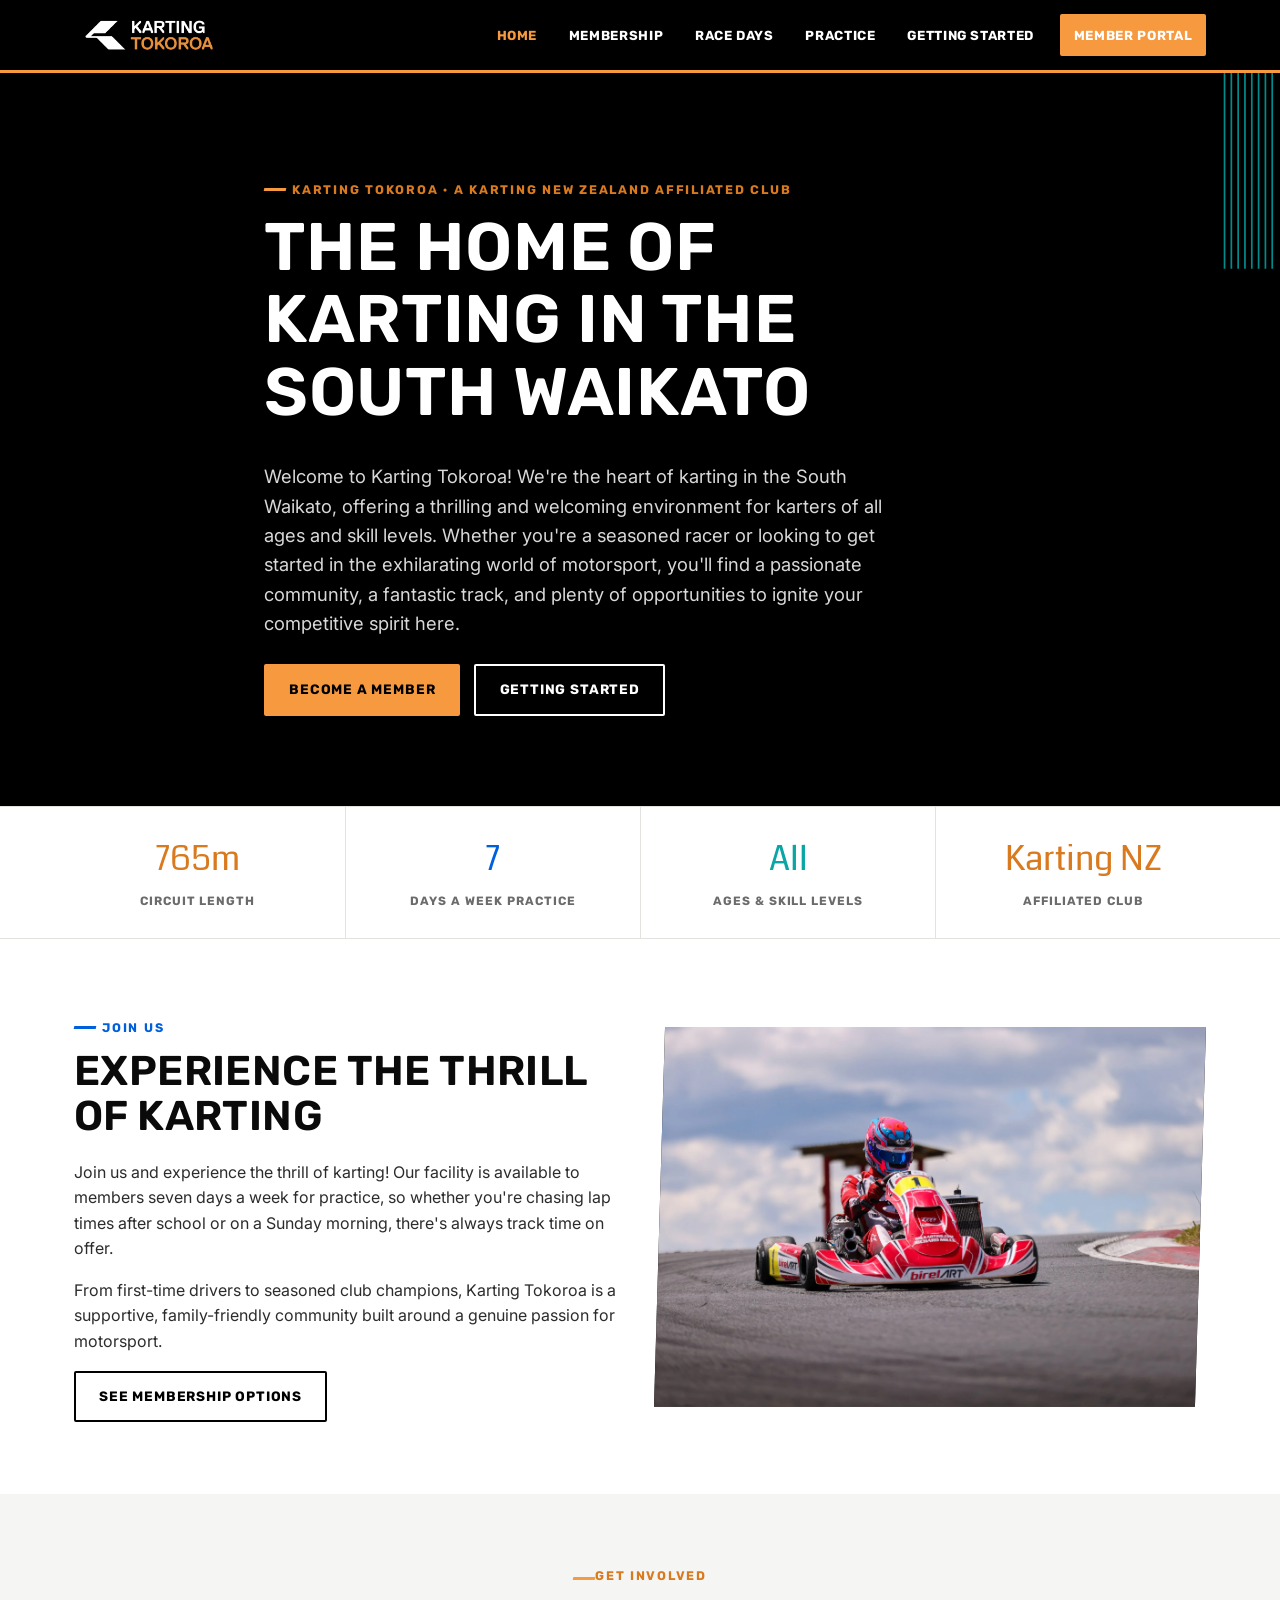
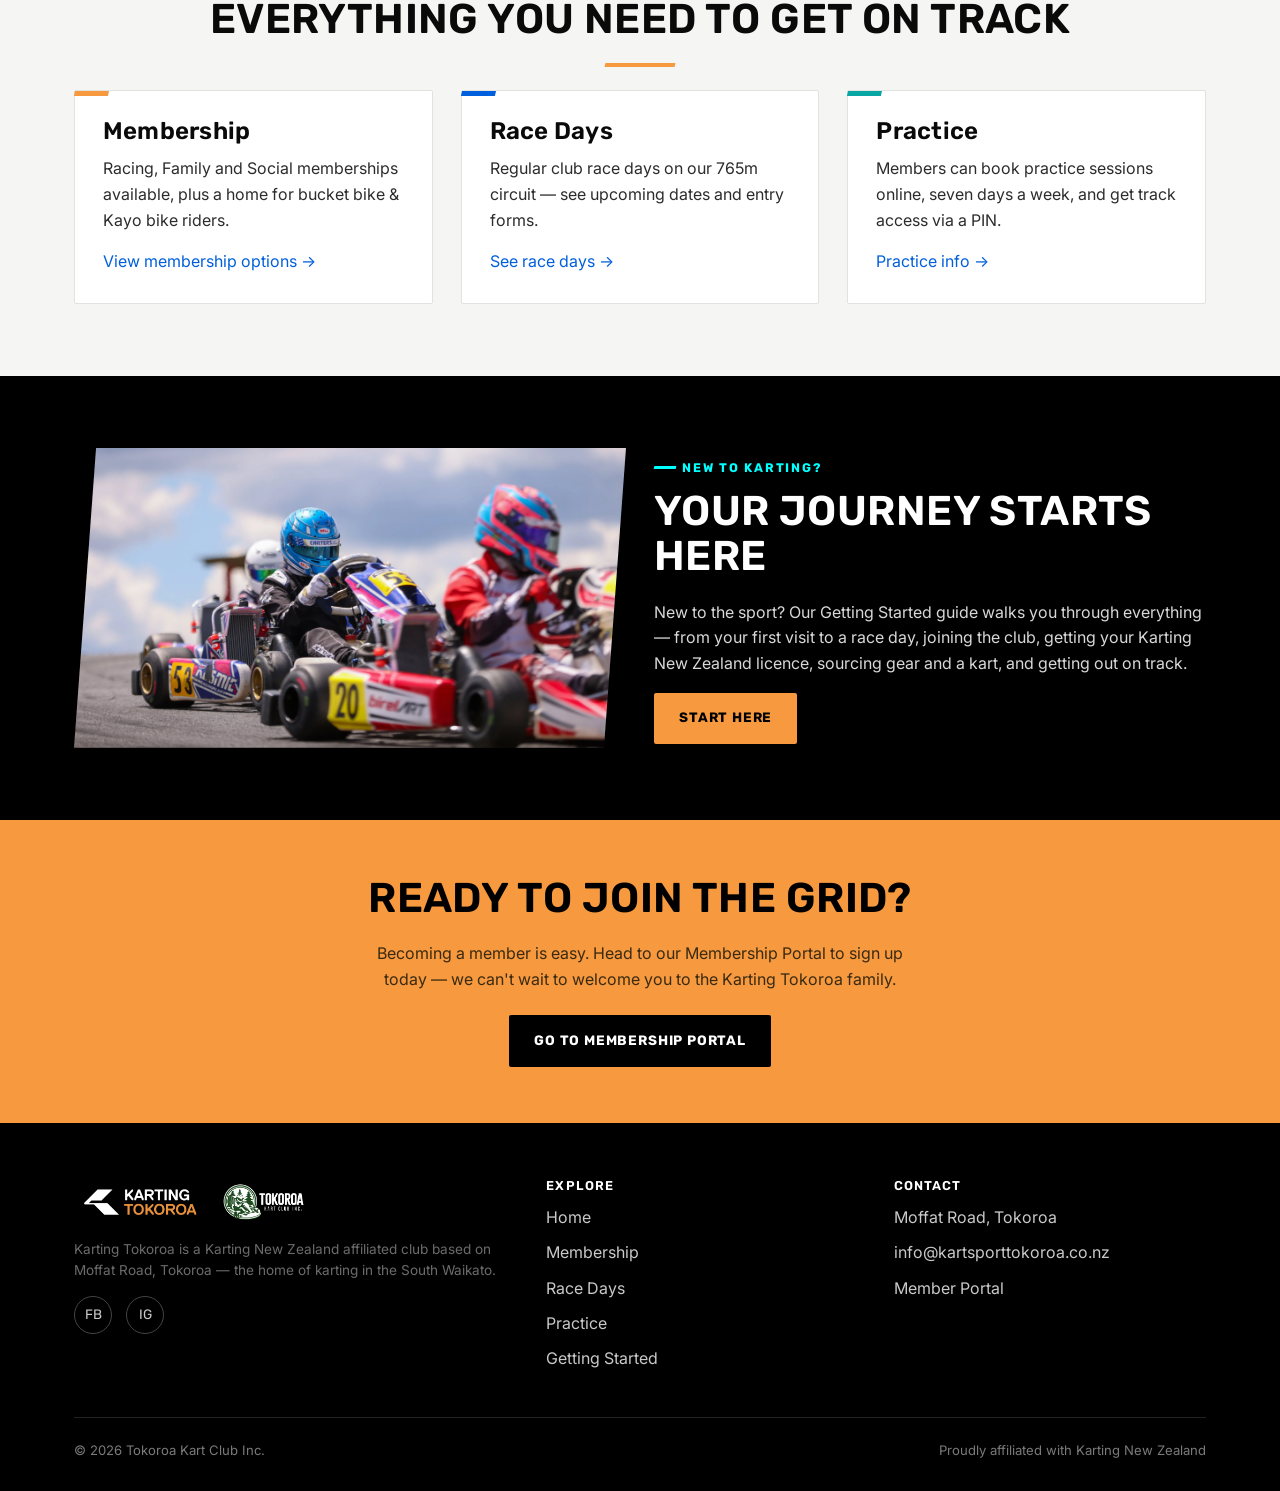
==== index.html @ 72901a81 "Update index.html" ====
<!DOCTYPE html>
<html lang="en">
<head>
<meta charset="UTF-8">
<meta name="viewport" content="width=device-width, initial-scale=1.0">
<title>Karting Tokoroa</title>
<meta name="description" content="Tokoroa Kart Club (KartSport Tokoroa) — a Karting New Zealand affiliated club offering practice 7 days a week and club racing on our 765m circuit in the South Waikato.">
<link rel="icon" type="image/png" sizes="32x32" href="assets/logo/favicon-32.png">
<link rel="icon" type="image/png" sizes="16x16" href="assets/logo/favicon-16.png">
<link rel="apple-touch-icon" href="assets/logo/apple-touch-icon.png">
<link rel="preconnect" href="https://fonts.googleapis.com">
<link rel="preconnect" href="https://fonts.gstatic.com" crossorigin>
<link href="https://fonts.googleapis.com/css2?family=Coda:wght@400;800&family=Rubik:wght@500;600;700;800&family=Inter:wght@400;500;600&display=swap" rel="stylesheet">
<link rel="stylesheet" href="css/style.css">
</head>
<body>

<header class="site-header">
  <div class="wrap">
    <a href="index.html" class="brand-logo"><img src="assets/logo/logo-white-colour.png" alt="Tokoroa Kart Club logo"></a>
    <button class="nav-toggle" aria-label="Toggle menu" aria-expanded="false"><span></span></button>
    <nav class="main-nav">
      <a href="index.html" class="is-active">Home</a>
      <a href="membership.html">Membership</a>
      <a href="race-days.html">Race Days</a>
      <a href="practice.html">Practice</a>
      <a href="getting-started.html">Getting Started</a>
      <a href="https://members.kartsporttokoroa.co.nz/" class="btn btn-primary nav-cta" target="_blank" rel="noopener">Member Portal</a>
    </nav>
  </div>
</header>

<main>

  <section class="hero">
    <div class="lines-graphic aqua lines-hero" aria-hidden="true">
      <svg viewBox="-5 -5 250 270" fill="none" stroke="currentColor" stroke-width="2">
        <path d="M0 0 L0 260"/>
        <path d="M8 0 L8 260"/>
        <path d="M16 0 L16 260"/>
        <path d="M24 0 L24 260"/>
        <path d="M32 0 L32 260"/>
        <path d="M40 0 L40 260"/>
        <path d="M48 0 L48 260"/>
        <path d="M56 0 L56 260"/>
      </svg>
    </div>
    <div class="wrap">
      <p class="eyebrow">Karting Tokoroa &middot; A Karting New Zealand Affiliated Club</p>
      <h1>The Home of Karting in the South&nbsp;Waikato</h1>
      <p class="lead">Welcome to Karting Tokoroa! We're the heart of karting in the South Waikato, offering a thrilling and welcoming environment for karters of all ages and skill levels. Whether you're a seasoned racer or looking to get started in the exhilarating world of motorsport, you'll find a passionate community, a fantastic track, and plenty of opportunities to ignite your competitive spirit here.</p>
      <div class="hero-actions">
        <a href="membership.html" class="btn btn-primary">Become a Member</a>
        <a href="getting-started.html" class="btn btn-outline">Getting Started</a>
      </div>
    </div>
  </section>

  <div class="stats">
    <div class="wrap" style="display:flex;flex:1;padding:0;">
      <div class="stat"><span class="num">765m</span><span class="label">Circuit Length</span></div>
      <div class="stat"><span class="num">7</span><span class="label">Days a Week Practice</span></div>
      <div class="stat"><span class="num">All</span><span class="label">Ages &amp; Skill Levels</span></div>
      <div class="stat"><span class="num">Karting NZ</span><span class="label">Affiliated Club</span></div>
    </div>
  </div>

  <section>
    <div class="wrap grid grid-2" style="align-items:center;">
      <div>
        <p class="eyebrow cobalt">Join Us</p>
        <h2>Experience the Thrill of Karting</h2>
        <p>Join us and experience the thrill of karting! Our facility is available to members seven days a week for practice, so whether you're chasing lap times after school or on a Sunday morning, there's always track time on offer.</p>
        <p>From first-time drivers to seasoned club champions, Karting Tokoroa is a supportive, family-friendly community built around a genuine passion for motorsport.</p>
        <a href="membership.html" class="btn btn-outline-dark">See Membership Options</a>
      </div>
      <div class="img-box wide has-photo">
        <img src="assets/photos/track-action-1.webp" alt="A red BirelART kart cornering hard on the Tokoroa circuit during a club race day.">
      </div>
    </div>
  </section>

  <section class="section-alt">
    <div class="wrap">
      <p class="eyebrow text-center" style="display:block;text-align:center;">Get Involved</p>
      <h2 class="text-center">Everything You Need to Get On Track</h2>
      <div class="divider-line"></div>
      <div class="grid grid-3">
        <div class="card">
          <h3>Membership</h3>
          <p>Racing, Family and Social memberships available, plus a home for bucket bike &amp; Kayo bike riders.</p>
          <a href="membership.html">View membership options &rarr;</a>
        </div>
        <div class="card">
          <h3>Race Days</h3>
          <p>Regular club race days on our 765m circuit — see upcoming dates and entry forms.</p>
          <a href="race-days.html">See race days &rarr;</a>
        </div>
        <div class="card">
          <h3>Practice</h3>
          <p>Members can book practice sessions online, seven days a week, and get track access via a PIN.</p>
          <a href="practice.html">Practice info &rarr;</a>
        </div>
      </div>
    </div>
  </section>

  <section class="section-dark">
    <div class="wrap grid grid-2" style="align-items:center;">
      <div class="img-box medium has-photo">
        <img src="assets/photos/track-action-2.webp" alt="A pack of karts running nose-to-tail through a corner, led by a driver in a blue helmet.">
      </div>
      <div>
        <p class="eyebrow aqua">New to Karting?</p>
        <h2>Your Journey Starts Here</h2>
        <p>New to the sport? Our Getting Started guide walks you through everything — from your first visit to a race day, joining the club, getting your Karting New Zealand licence, sourcing gear and a kart, and getting out on track.</p>
        <a href="getting-started.html" class="btn btn-primary">Start Here</a>
      </div>
    </div>
  </section>

  <section class="cta-band">
    <div class="wrap">
      <h2>Ready to Join the Grid?</h2>
      <p>Becoming a member is easy. Head to our Membership Portal to sign up today — we can't wait to welcome you to the Karting Tokoroa family.</p>
      <a href="https://members.kartsporttokoroa.co.nz/" class="btn btn-dark" target="_blank" rel="noopener">Go to Membership Portal</a>
    </div>
  </section>

</main>

<footer class="site-footer">
  <div class="wrap">
    <div class="footer-grid">
      <div>
        <a href="index.html" class="brand-logo">
          <img src="assets/logo/logo-white-colour.png" alt="Tokoroa Kart Club logo">
          <img src="assets/logo/tokoroa-kart-club-inc-logo.png" alt="Tokoroa Kart Club Inc. crest logo" class="club-inc-logo">
        </a>
        <p class="small">Karting Tokoroa is a Karting New Zealand affiliated club based on Moffat Road, Tokoroa — the home of karting in the South Waikato.</p>
        <div class="social-row">
          <a href="https://www.facebook.com/profile.php?id=100057629170477" target="_blank" rel="noopener" aria-label="Facebook">FB</a>
          <a href="https://instagram.com/kartsporttokoroa" target="_blank" rel="noopener" aria-label="Instagram">IG</a>
        </div>
      </div>
      <div>
        <h4>Explore</h4>
        <ul class="footer-links">
          <li><a href="index.html">Home</a></li>
          <li><a href="membership.html">Membership</a></li>
          <li><a href="race-days.html">Race Days</a></li>
          <li><a href="practice.html">Practice</a></li>
          <li><a href="getting-started.html">Getting Started</a></li>
        </ul>
      </div>
      <div>
        <h4>Contact</h4>
        <ul class="footer-links">
          <li>Moffat Road, Tokoroa</li>
          <li><a href="mailto:info@kartsporttokoroa.co.nz">info@kartsporttokoroa.co.nz</a></li>
          <li><a href="https://members.kartsporttokoroa.co.nz/" target="_blank" rel="noopener">Member Portal</a></li>
        </ul>
      </div>
    </div>
    <div class="footer-bottom">
      <span>&copy; <span id="year">2026</span> Tokoroa Kart Club Inc.</span>
      <span>Proudly affiliated with Karting New Zealand</span>
    </div>
  </div>
</footer>

<script src="js/main.js"></script>
</body>
</html>
---- css/style.css ----
/* ==========================================================================
   Tokoroa Kart Club — Design System
   Built on the Karting New Zealand brand guidelines (v1.0, June 2026)
   Typefaces: Coda (display, replacing Coanda) / Rubik (bold, replacing
   Replica Pro Bold) / Inter (body & light weights, replacing Replica Pro)
   Colours: Black / White / Cobalt Blue / Aqua (KNZ brand) + club Orange
   ========================================================================== */

:root{
  --c-black:#0a0a0a;
  --c-black-true:#000000;
  --c-white:#ffffff;
  --c-off-white:#f5f5f3;
  --c-cobalt:#005fdc;
  --c-aqua:#00ffff;
  --c-orange:#f6993f;
  --c-orange-dark:#d97a1f;
  --c-grey:#6b6b6b;
  --c-grey-line:#e4e2de;

  --font-display:'Coda', 'Rubik', sans-serif;   /* Headlines — replaces Coanda */
  --font-bold:'Rubik', sans-serif;               /* Bold copy / UI — replaces Replica Pro Bold */
  --font-body:'Inter', sans-serif;               /* Body / light copy — replaces Replica Pro Light/Regular */

  --container-max:1180px;
  --skew-angle:-12deg;
  --radius:2px;
}

*{ box-sizing:border-box; }
html{ scroll-behavior:smooth; }
body{
  margin:0;
  font-family:var(--font-body);
  font-weight:400;
  color:var(--c-black);
  background:var(--c-white);
  line-height:1.6;
  -webkit-font-smoothing:antialiased;
}

h1,h2,h3,h4{
  font-family:'Rubik', sans-serif;
  font-weight:600;
  line-height:1.08;
  margin:0 0 .5em;
  letter-spacing:.01em;
  text-transform:uppercase;
}
h1{ font-size:clamp(2.4rem, 5.5vw, 4.2rem); }
h2{ font-size:clamp(1.7rem, 3.4vw, 2.6rem); }
h3{ font-size:clamp(1.2rem, 2vw, 1.5rem); text-transform:none; }
h4{ font-size:1.05rem; text-transform:none; letter-spacing:0; }

p{ margin:0 0 1em; color:#2c2c2c; }
a{ color:var(--c-cobalt); text-decoration:none; }
a:hover{ text-decoration:underline; }

strong, b{ font-family:var(--font-bold); font-weight:700; }

ul, ol{ padding-left:1.3em; margin:0 0 1.2em; }
li{ margin-bottom:.5em; color:#2c2c2c; }

img{ max-width:100%; display:block; }

.wrap{
  max-width:var(--container-max);
  margin:0 auto;
  padding:0 24px;
}

.eyebrow{
  font-family:var(--font-bold);
  font-weight:700;
  text-transform:uppercase;
  letter-spacing:.14em;
  font-size:.78rem;
  color:var(--c-orange-dark);
  display:inline-flex;
  align-items:center;
  gap:.5em;
  margin-bottom:.9em;
}
.eyebrow::before{
  content:'';
  width:22px; height:3px;
  background:var(--c-orange);
  display:inline-block;
  transform:skewX(var(--skew-angle));
}
.eyebrow.cobalt{ color:var(--c-cobalt); }
.eyebrow.cobalt::before{ background:var(--c-cobalt); }
.eyebrow.aqua{ color:#0aa5a5; } /* darkened aqua for AA contrast on white */
.eyebrow.aqua::before{ background:var(--c-aqua); }
.section-dark .eyebrow.aqua{ color:var(--c-aqua); }

/* ---------- Buttons ---------- */
.btn{
  display:inline-flex;
  align-items:center;
  gap:.5em;
  font-family:var(--font-bold);
  font-weight:700;
  text-transform:uppercase;
  letter-spacing:.06em;
  font-size:.85rem;
  padding:.95em 1.7em;
  border:2px solid transparent;
  border-radius:var(--radius);
  cursor:pointer;
  transition:transform .15s ease, background .15s ease, color .15s ease, border-color .15s ease;
  text-decoration:none;
  white-space:nowrap;
}
.btn:hover{ text-decoration:none; transform:translateY(-2px); }
.btn-primary{ background:var(--c-orange); color:var(--c-black-true); }
.btn-primary:hover{ background:var(--c-orange-dark); color:var(--c-white); }
.btn-dark{ background:var(--c-black-true); color:var(--c-white); }
.btn-dark:hover{ background:var(--c-orange); color:var(--c-black-true); }
.btn-outline{ background:transparent; color:var(--c-white); border-color:var(--c-white); }
.btn-outline:hover{ background:var(--c-white); color:var(--c-black-true); }
.btn-outline-dark{ background:transparent; color:var(--c-black-true); border-color:var(--c-black-true); }
.btn-outline-dark:hover{ background:var(--c-black-true); color:var(--c-white); }

/* ---------- Header / Nav ---------- */
.site-header{
  position:sticky; top:0; z-index:100;
  background:var(--c-black-true);
  border-bottom:3px solid var(--c-orange);
}
.site-header .wrap{
  display:flex;
  align-items:center;
  justify-content:space-between;
  padding-top:14px;
  padding-bottom:14px;
}
.brand-logo img{ height:34px; width:auto; }
.brand-logo{ display:flex; align-items:center; }

.main-nav{ display:flex; align-items:center; gap:8px; }
.main-nav a{
  font-family:var(--font-bold);
  font-weight:700;
  text-transform:uppercase;
  letter-spacing:.05em;
  font-size:.82rem;
  color:var(--c-white);
  padding:.65em .9em;
  border-radius:var(--radius);
  transition:color .15s ease, background .15s ease;
}
.main-nav a:hover{ color:var(--c-black-true); background:var(--c-orange); text-decoration:none; }
.main-nav a.is-active{ color:var(--c-orange); }
.main-nav a.is-active:hover{ color:var(--c-black-true); }

.nav-cta{ margin-left:6px; }

.nav-toggle{
  display:none;
  background:none; border:2px solid var(--c-white); border-radius:var(--radius);
  width:42px; height:38px; cursor:pointer; position:relative;
}
.nav-toggle span, .nav-toggle span::before, .nav-toggle span::after{
  content:''; position:absolute; left:9px; right:9px; height:2px; background:var(--c-white);
}
.nav-toggle span{ top:50%; transform:translateY(-1px); }
.nav-toggle span::before{ top:-8px; }
.nav-toggle span::after{ top:8px; }

@media (max-width:860px){
  .nav-toggle{ display:inline-block; }
  .main-nav{
    position:absolute; top:100%; left:0; right:0;
    background:var(--c-black-true);
    flex-direction:column; align-items:stretch;
    padding:10px 24px 20px;
    border-bottom:3px solid var(--c-orange);
    display:none;
  }
  .main-nav.is-open{ display:flex; }
  .main-nav a{ padding:.9em .2em; border-bottom:1px solid rgba(255,255,255,.1); }
  .nav-cta{ margin-left:0; margin-top:10px; }
  .site-header{ position:relative; }
}

/* ---------- Hero ---------- */
.hero{
  position:relative;
  background:var(--c-black-true);
  color:var(--c-white);
  overflow:hidden;
  padding:100px 0 90px;
}
.hero .wrap{ position:relative; z-index:1; max-width:800px; }
.hero p.lead{ color:#d8d8d8; font-size:1.15rem; max-width:640px; }
.hero-actions{ display:flex; gap:14px; flex-wrap:wrap; margin-top:1.6em; }

.hero-sub{ padding:64px 0; background:var(--c-black-true); color:var(--c-white); position:relative; overflow:hidden; }
.hero-sub h1{ font-size:clamp(2rem,4.4vw,3.2rem); color:var(--c-white); }
.hero-sub p{ color:var(--c-white); }
.hero-sub p.lead{ color:#d8d8d8; font-size:1.15rem; max-width:640px; }
.hero-sub .wrap{ position:relative; z-index:1; }

/* ---------- KNZ "Lines" graphic device ----------
   Nested parallel strokes that bend around a corner — derived from the
   wordmark geometry, evoking the racing line through a circuit. Colour is
   set via the wrapping element's `color` (SVG uses stroke="currentColor"),
   and orientation via transforms on .lines-graphic. Decorative only. */
.lines-graphic{
  position:absolute;
  pointer-events:none;
  z-index:0;
  line-height:0;
}
.lines-graphic svg{ display:block; width:100%; height:100%; overflow:visible; }
.lines-graphic.orange{ color:var(--c-orange); }
.lines-graphic.cobalt{ color:var(--c-cobalt); }
.lines-graphic.aqua{ color:var(--c-aqua); }

.lines-hero,
.lines-hero-sub{
  top:-30px; right:-20px;
  width:260px; height:230px;
  opacity:.55;
  transform:scaleX(-1);
}
@media (max-width:760px){
  .lines-hero,
  .lines-hero-sub{ width:170px; height:150px; opacity:.4; }
}

/* Lines graphic bridging an image container and a headline, per KNZ
   "Lines in use" application example. Sits on top of the boundary between
   the two grid items. */
.lines-bridge-wrap{ position:relative; }
.lines-bridge{
  width:150px; height:150px;
  opacity:.9;
}
.lines-bridge.pos-tl{ top:-10px; left:-10px; }
.lines-bridge.pos-tr{ top:-10px; right:-10px; transform:scaleX(-1); }
@media (max-width:760px){ .lines-bridge{ display:none; } }

/* ---------- Sections ---------- */
section{ padding:72px 0; }
.section-alt{ background:var(--c-off-white); }
.section-dark{ background:var(--c-black-true); color:var(--c-white); }
.section-dark p{ color:#d8d8d8; }
.section-dark h2, .section-dark h3{ color:var(--c-white); }

.grid{ display:grid; gap:28px; }
.grid-2{ grid-template-columns:repeat(2,1fr); }
.grid-3{ grid-template-columns:repeat(3,1fr); }
.grid-4{ grid-template-columns:repeat(4,1fr); }
@media (max-width:900px){ .grid-3,.grid-4{ grid-template-columns:repeat(2,1fr); } }
@media (max-width:600px){ .grid-2,.grid-3,.grid-4{ grid-template-columns:1fr; } }

.card{
  background:var(--c-white);
  border:1px solid var(--c-grey-line);
  border-radius:var(--radius);
  padding:28px;
  position:relative;
}
.card::before{
  content:'';
  position:absolute; top:0; left:0; width:34px; height:5px;
  background:var(--c-orange);
  transform:skewX(var(--skew-angle));
  transform-origin:left top;
}
.section-dark .card{ background:#151515; border-color:#2a2a2a; }

/* Rotate the KNZ secondary colours through repeating card grids so orange,
   cobalt and aqua all get airtime alongside the club colour. */
.grid .card:nth-of-type(3n+2)::before{ background:var(--c-cobalt); }
.grid .card:nth-of-type(3n+3)::before{ background:#0aa5a5; }
.section-dark .grid .card:nth-of-type(3n+3)::before{ background:var(--c-aqua); }

.card-list{ list-style:none; padding:0; margin:0; }
.card-list li{
  display:flex; gap:12px; align-items:flex-start;
  padding:14px 0;
  border-bottom:1px solid var(--c-grey-line);
}
.card-list li:last-child{ border-bottom:none; }
.card-list li::before{
  content:''; flex:0 0 auto; width:10px; height:10px; margin-top:.4em;
  background:var(--c-orange); transform:skewX(var(--skew-angle));
}
.card-list li:nth-of-type(3n+2)::before{ background:var(--c-cobalt); }
.card-list li:nth-of-type(3n+3)::before{ background:#0aa5a5; }

/* ---------- Image containers (KNZ "Image Containers" system) ---------- */
.img-box{
  position:relative;
  background:#151515;
  color:#8a8a8a;
  display:flex; align-items:center; justify-content:center;
  text-align:center;
  font-family:var(--font-bold); font-weight:700;
  text-transform:uppercase; letter-spacing:.06em; font-size:.85rem;
  min-height:220px;
  border:1px dashed #444;
  overflow:hidden;
}
.img-box span{ padding:0 10px; }
.img-box img{ width:100%; height:100%; object-fit:cover; position:absolute; inset:0; z-index:0; }
.img-box.has-photo{ border:none; }
.img-box.thin{ clip-path:polygon(6% 0, 100% 0, 94% 100%, 0 100%); min-height:180px; }
.img-box.medium{ clip-path:polygon(4% 0, 100% 0, 96% 100%, 0 100%); min-height:300px; }
.img-box.wide{ clip-path:polygon(2% 0, 100% 0, 98% 100%, 0 100%); min-height:380px; }

/* ---------- Stats strip ---------- */
.stats{ display:flex; flex-wrap:wrap; gap:0; border-top:1px solid var(--c-grey-line); border-bottom:1px solid var(--c-grey-line); }
.stats .stat{ flex:1 1 200px; padding:26px 10px; text-align:center; border-left:1px solid var(--c-grey-line); }
.stats .stat:first-child{ border-left:none; }
.stat .num{ font-family:var(--font-display); font-size:2.1rem; color:var(--c-orange-dark); display:block; }
.stat .label{ font-family:var(--font-bold); font-weight:700; text-transform:uppercase; font-size:.75rem; letter-spacing:.08em; color:var(--c-grey); }
.stat:nth-of-type(2) .num{ color:var(--c-cobalt); }
.stat:nth-of-type(3) .num{ color:#0aa5a5; }
.stat:nth-of-type(4) .num{ color:var(--c-orange-dark); }

/* ---------- Tables ---------- */
table{ width:100%; border-collapse:collapse; margin:1em 0 1.6em; }
th, td{ text-align:left; padding:14px 16px; border-bottom:1px solid var(--c-grey-line); }
th{ font-family:var(--font-bold); text-transform:uppercase; font-size:.75rem; letter-spacing:.06em; color:var(--c-grey); }
.section-dark th, .section-dark td{ border-bottom:1px solid #2a2a2a; }
.section-dark th{ color:#9a9a9a; }

.price{ font-family:var(--font-display); font-size:1.4rem; color:var(--c-orange-dark); }

/* ---------- Notice / callout ---------- */
.notice{
  border-left:4px solid var(--c-orange);
  background:#fff6ec;
  padding:18px 22px;
  margin:1.4em 0;
  border-radius:var(--radius);
}
.notice p:last-child{ margin-bottom:0; }
.notice.info{ border-left-color:var(--c-cobalt); background:#eef4ff; }
.notice.aqua{ border-left-color:#0aa5a5; background:#e9fbfb; }

/* ---------- Timeline (Getting Started steps) ---------- */
.steps{ list-style:none; margin:0; padding:0; counter-reset:step; }
.step{
  position:relative;
  padding:0 0 40px 64px;
  border-left:2px solid var(--c-grey-line);
  margin-left:20px;
}
.step:last-child{ border-left-color:transparent; padding-bottom:0; }
.step::before{
  counter-increment:step;
  content:counter(step);
  position:absolute; left:-20px; top:0;
  width:40px; height:40px;
  background:var(--c-orange);
  color:var(--c-black-true);
  font-family:var(--font-display);
  font-size:1.1rem;
  display:flex; align-items:center; justify-content:center;
  clip-path:polygon(15% 0, 100% 0, 85% 100%, 0 100%);
}
.step h3{ margin-bottom:.4em; }
.step:nth-of-type(3n+2)::before{ background:var(--c-cobalt); color:var(--c-white); }
.step:nth-of-type(3n+3)::before{ background:#0aa5a5; color:var(--c-white); }

/* ---------- Race day list ---------- */
.race-list{ list-style:none; padding:0; margin:0; }
.race-list li{
  display:flex; align-items:center; justify-content:space-between;
  padding:14px 18px;
  border-bottom:1px solid var(--c-grey-line);
  font-family:var(--font-bold); font-weight:700;
}
.race-list li.past{ color:#a8a8a8; text-decoration:line-through; }
.race-list li.next{ background:#fff6ec; border-left:4px solid var(--c-orange); padding-left:14px; }
.tag{
  font-family:var(--font-body); font-weight:600; text-transform:uppercase; font-size:.7rem;
  letter-spacing:.06em; background:var(--c-orange); color:var(--c-black-true);
  padding:.3em .7em; border-radius:2px;
}
.tag.cobalt{ background:var(--c-cobalt); color:var(--c-white); }
.tag.aqua{ background:var(--c-aqua); color:var(--c-black-true); }

.calendar-embed{
  border:2px dashed var(--c-grey-line);
  background:var(--c-off-white);
  padding:40px 24px;
  text-align:center;
  color:var(--c-grey);
  font-family:var(--font-bold);
  text-transform:uppercase;
  letter-spacing:.04em;
  font-size:.9rem;
  border-radius:var(--radius);
}
.calendar-embed code{
  display:block;
  margin-top:14px;
  background:var(--c-black-true);
  color:#9be29b;
  font-family:'SFMono-Regular', Menlo, Consolas, monospace;
  text-transform:none;
  letter-spacing:0;
  font-size:.78rem;
  padding:14px 16px;
  border-radius:var(--radius);
  text-align:left;
  overflow-x:auto;
}

/* ---------- CTA band ---------- */
.cta-band{
  background:var(--c-orange);
  color:var(--c-black-true);
  padding:56px 0;
  text-align:center;
}
.cta-band h2{ color:var(--c-black-true); }
.cta-band p{ color:#3a2a10; max-width:560px; margin:0 auto 1.4em; }

/* ---------- Footer ---------- */
.site-footer{ background:var(--c-black-true); color:#c9c9c9; padding:56px 0 30px; }
.footer-grid{ display:grid; grid-template-columns:1.4fr 1fr 1fr; gap:36px; margin-bottom:36px; }
@media (max-width:760px){ .footer-grid{ grid-template-columns:1fr; } }
.site-footer h4{ color:var(--c-white); font-family:var(--font-bold); text-transform:uppercase; font-size:.8rem; letter-spacing:.08em; margin-bottom:1em; }
.site-footer a{ color:#c9c9c9; }
.site-footer a:hover{ color:var(--c-orange); }
.site-footer .brand-logo{ align-items:center; gap:16px; margin-bottom:14px; }
.site-footer .brand-logo img{ height:30px; margin-bottom:0; }
.site-footer .brand-logo .club-inc-logo{ height:46px; }
.footer-links{ list-style:none; padding:0; margin:0; }
.footer-links li{ margin-bottom:.6em; color:#c9c9c9; }
.social-row{ display:flex; gap:14px; margin-top:14px; }
.social-row a{
  width:38px; height:38px; border:1px solid #444; border-radius:50%;
  display:flex; align-items:center; justify-content:center;
  font-family:var(--font-bold); font-size:.85rem;
}
.social-row a:hover{ border-color:var(--c-orange); color:var(--c-orange); }
.social-row a:nth-of-type(2):hover{ border-color:var(--c-aqua); color:var(--c-aqua); }
.footer-bottom{
  border-top:1px solid #222; padding-top:22px;
  display:flex; justify-content:space-between; flex-wrap:wrap; gap:10px;
  font-size:.82rem; color:#7a7a7a;
}

/* Utility */
.text-center{ text-align:center; }
.mt-0{ margin-top:0; }
.small{ font-size:.85rem; color:var(--c-grey); }
.divider-line{
  height:4px; width:70px; background:var(--c-orange);
  transform:skewX(var(--skew-angle));
  margin:0 auto 1.4em;
}
.divider-line.cobalt{ background:var(--c-cobalt); }
.divider-line.aqua{ background:var(--c-aqua); }
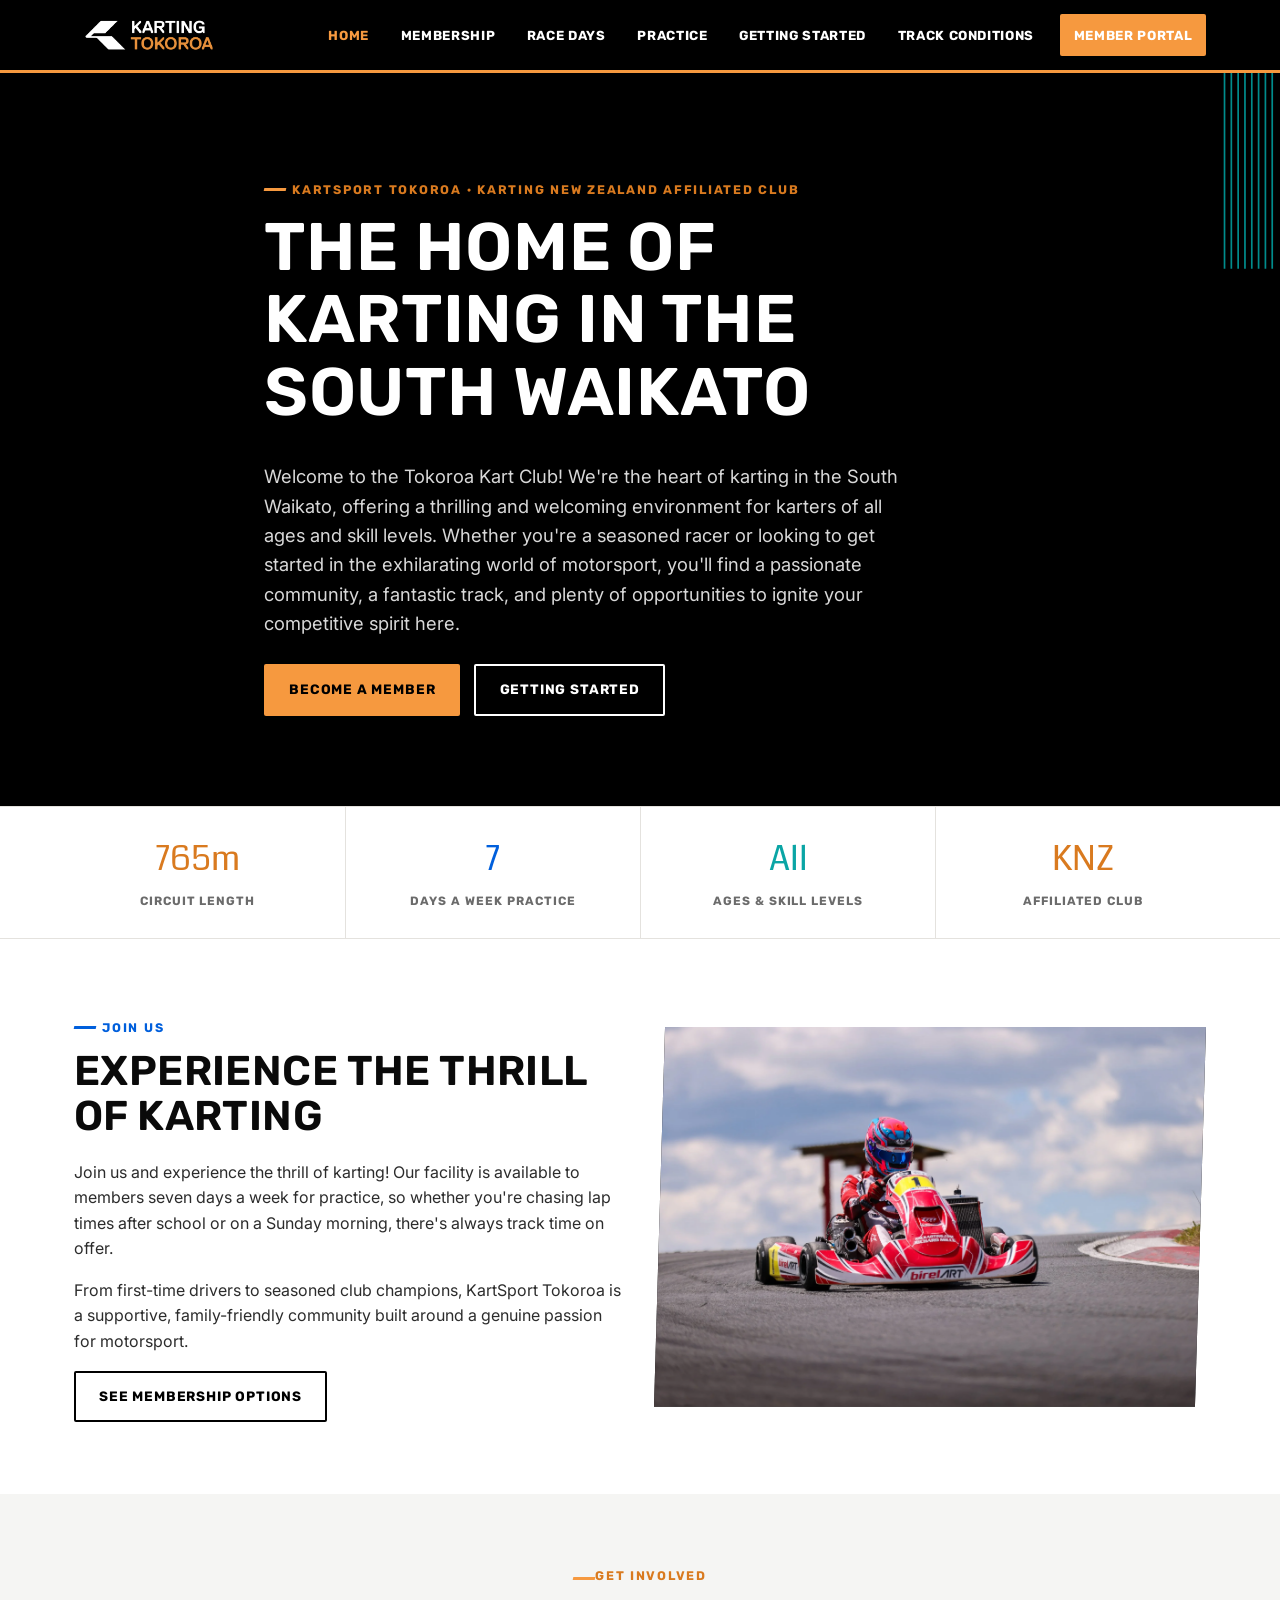
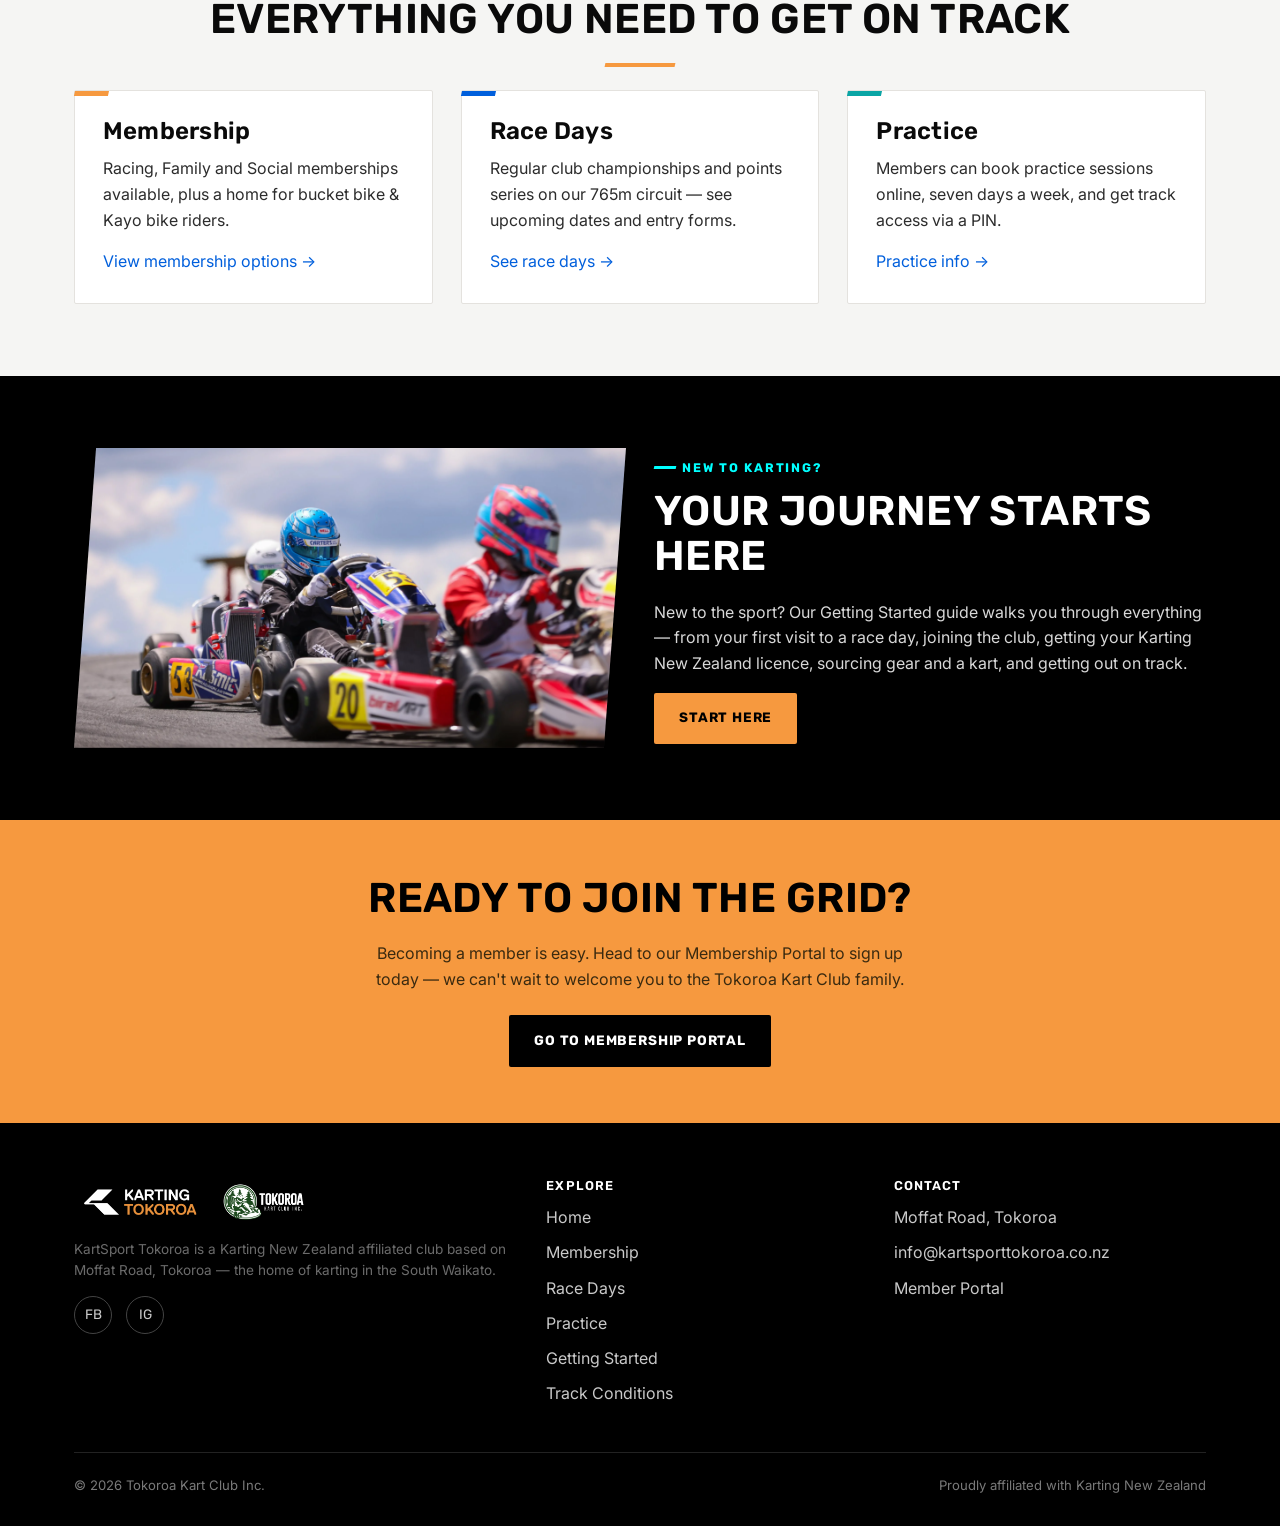
==== commit df81cef2: "Add files via upload" ====
--- a/index.html
+++ b/index.html
@@ -3,7 +3,7 @@
 <head>
 <meta charset="UTF-8">
 <meta name="viewport" content="width=device-width, initial-scale=1.0">
-<title>Karting Tokoroa</title>
+<title>Tokoroa Kart Club | Home of Karting in the South Waikato</title>
 <meta name="description" content="Tokoroa Kart Club (KartSport Tokoroa) — a Karting New Zealand affiliated club offering practice 7 days a week and club racing on our 765m circuit in the South Waikato.">
 <link rel="icon" type="image/png" sizes="32x32" href="assets/logo/favicon-32.png">
 <link rel="icon" type="image/png" sizes="16x16" href="assets/logo/favicon-16.png">
@@ -25,6 +25,7 @@
       <a href="race-days.html">Race Days</a>
       <a href="practice.html">Practice</a>
       <a href="getting-started.html">Getting Started</a>
+      <a href="track-conditions.html">Track Conditions</a>
       <a href="https://members.kartsporttokoroa.co.nz/" class="btn btn-primary nav-cta" target="_blank" rel="noopener">Member Portal</a>
     </nav>
   </div>
@@ -46,9 +47,9 @@
       </svg>
     </div>
     <div class="wrap">
-      <p class="eyebrow">Karting Tokoroa &middot; A Karting New Zealand Affiliated Club</p>
+      <p class="eyebrow">KartSport Tokoroa &middot; Karting New Zealand Affiliated Club</p>
       <h1>The Home of Karting in the South&nbsp;Waikato</h1>
-      <p class="lead">Welcome to Karting Tokoroa! We're the heart of karting in the South Waikato, offering a thrilling and welcoming environment for karters of all ages and skill levels. Whether you're a seasoned racer or looking to get started in the exhilarating world of motorsport, you'll find a passionate community, a fantastic track, and plenty of opportunities to ignite your competitive spirit here.</p>
+      <p class="lead">Welcome to the Tokoroa Kart Club! We're the heart of karting in the South Waikato, offering a thrilling and welcoming environment for karters of all ages and skill levels. Whether you're a seasoned racer or looking to get started in the exhilarating world of motorsport, you'll find a passionate community, a fantastic track, and plenty of opportunities to ignite your competitive spirit here.</p>
       <div class="hero-actions">
         <a href="membership.html" class="btn btn-primary">Become a Member</a>
         <a href="getting-started.html" class="btn btn-outline">Getting Started</a>
@@ -61,7 +62,7 @@
       <div class="stat"><span class="num">765m</span><span class="label">Circuit Length</span></div>
       <div class="stat"><span class="num">7</span><span class="label">Days a Week Practice</span></div>
       <div class="stat"><span class="num">All</span><span class="label">Ages &amp; Skill Levels</span></div>
-      <div class="stat"><span class="num">Karting NZ</span><span class="label">Affiliated Club</span></div>
+      <div class="stat"><span class="num">KNZ</span><span class="label">Affiliated Club</span></div>
     </div>
   </div>
 
@@ -71,7 +72,7 @@
         <p class="eyebrow cobalt">Join Us</p>
         <h2>Experience the Thrill of Karting</h2>
         <p>Join us and experience the thrill of karting! Our facility is available to members seven days a week for practice, so whether you're chasing lap times after school or on a Sunday morning, there's always track time on offer.</p>
-        <p>From first-time drivers to seasoned club champions, Karting Tokoroa is a supportive, family-friendly community built around a genuine passion for motorsport.</p>
+        <p>From first-time drivers to seasoned club champions, KartSport Tokoroa is a supportive, family-friendly community built around a genuine passion for motorsport.</p>
         <a href="membership.html" class="btn btn-outline-dark">See Membership Options</a>
       </div>
       <div class="img-box wide has-photo">
@@ -93,7 +94,7 @@
         </div>
         <div class="card">
           <h3>Race Days</h3>
-          <p>Regular club race days on our 765m circuit — see upcoming dates and entry forms.</p>
+          <p>Regular club championships and points series on our 765m circuit — see upcoming dates and entry forms.</p>
           <a href="race-days.html">See race days &rarr;</a>
         </div>
         <div class="card">
@@ -122,7 +123,7 @@
   <section class="cta-band">
     <div class="wrap">
       <h2>Ready to Join the Grid?</h2>
-      <p>Becoming a member is easy. Head to our Membership Portal to sign up today — we can't wait to welcome you to the Karting Tokoroa family.</p>
+      <p>Becoming a member is easy. Head to our Membership Portal to sign up today — we can't wait to welcome you to the Tokoroa Kart Club family.</p>
       <a href="https://members.kartsporttokoroa.co.nz/" class="btn btn-dark" target="_blank" rel="noopener">Go to Membership Portal</a>
     </div>
   </section>
@@ -137,7 +138,7 @@
           <img src="assets/logo/logo-white-colour.png" alt="Tokoroa Kart Club logo">
           <img src="assets/logo/tokoroa-kart-club-inc-logo.png" alt="Tokoroa Kart Club Inc. crest logo" class="club-inc-logo">
         </a>
-        <p class="small">Karting Tokoroa is a Karting New Zealand affiliated club based on Moffat Road, Tokoroa — the home of karting in the South Waikato.</p>
+        <p class="small">KartSport Tokoroa is a Karting New Zealand affiliated club based on Moffat Road, Tokoroa — the home of karting in the South Waikato.</p>
         <div class="social-row">
           <a href="https://www.facebook.com/profile.php?id=100057629170477" target="_blank" rel="noopener" aria-label="Facebook">FB</a>
           <a href="https://instagram.com/kartsporttokoroa" target="_blank" rel="noopener" aria-label="Instagram">IG</a>
@@ -151,6 +152,7 @@
           <li><a href="race-days.html">Race Days</a></li>
           <li><a href="practice.html">Practice</a></li>
           <li><a href="getting-started.html">Getting Started</a></li>
+          <li><a href="track-conditions.html">Track Conditions</a></li>
         </ul>
       </div>
       <div>
--- a/css/style.css
+++ b/css/style.css
@@ -310,6 +310,21 @@
 .img-box.has-photo{ border:none; }
 .img-box.thin{ clip-path:polygon(6% 0, 100% 0, 94% 100%, 0 100%); min-height:180px; }
 .img-box.medium{ clip-path:polygon(4% 0, 100% 0, 96% 100%, 0 100%); min-height:300px; }
+
+/* Live webcam embed container — plain box (no clip-path) so the
+   third-party widget renders at its natural size without being cropped. */
+.webcam-box{
+  margin-top:1.6em;
+  background:#151515;
+  border:1px solid #2a2a2a;
+  border-radius:4px;
+  padding:16px;
+  min-height:420px;
+  display:flex;
+  align-items:center;
+  justify-content:center;
+}
+.webcam-box iframe, .webcam-box img{ max-width:100%; }
 .img-box.wide{ clip-path:polygon(2% 0, 100% 0, 98% 100%, 0 100%); min-height:380px; }
 
 /* ---------- Stats strip ---------- */
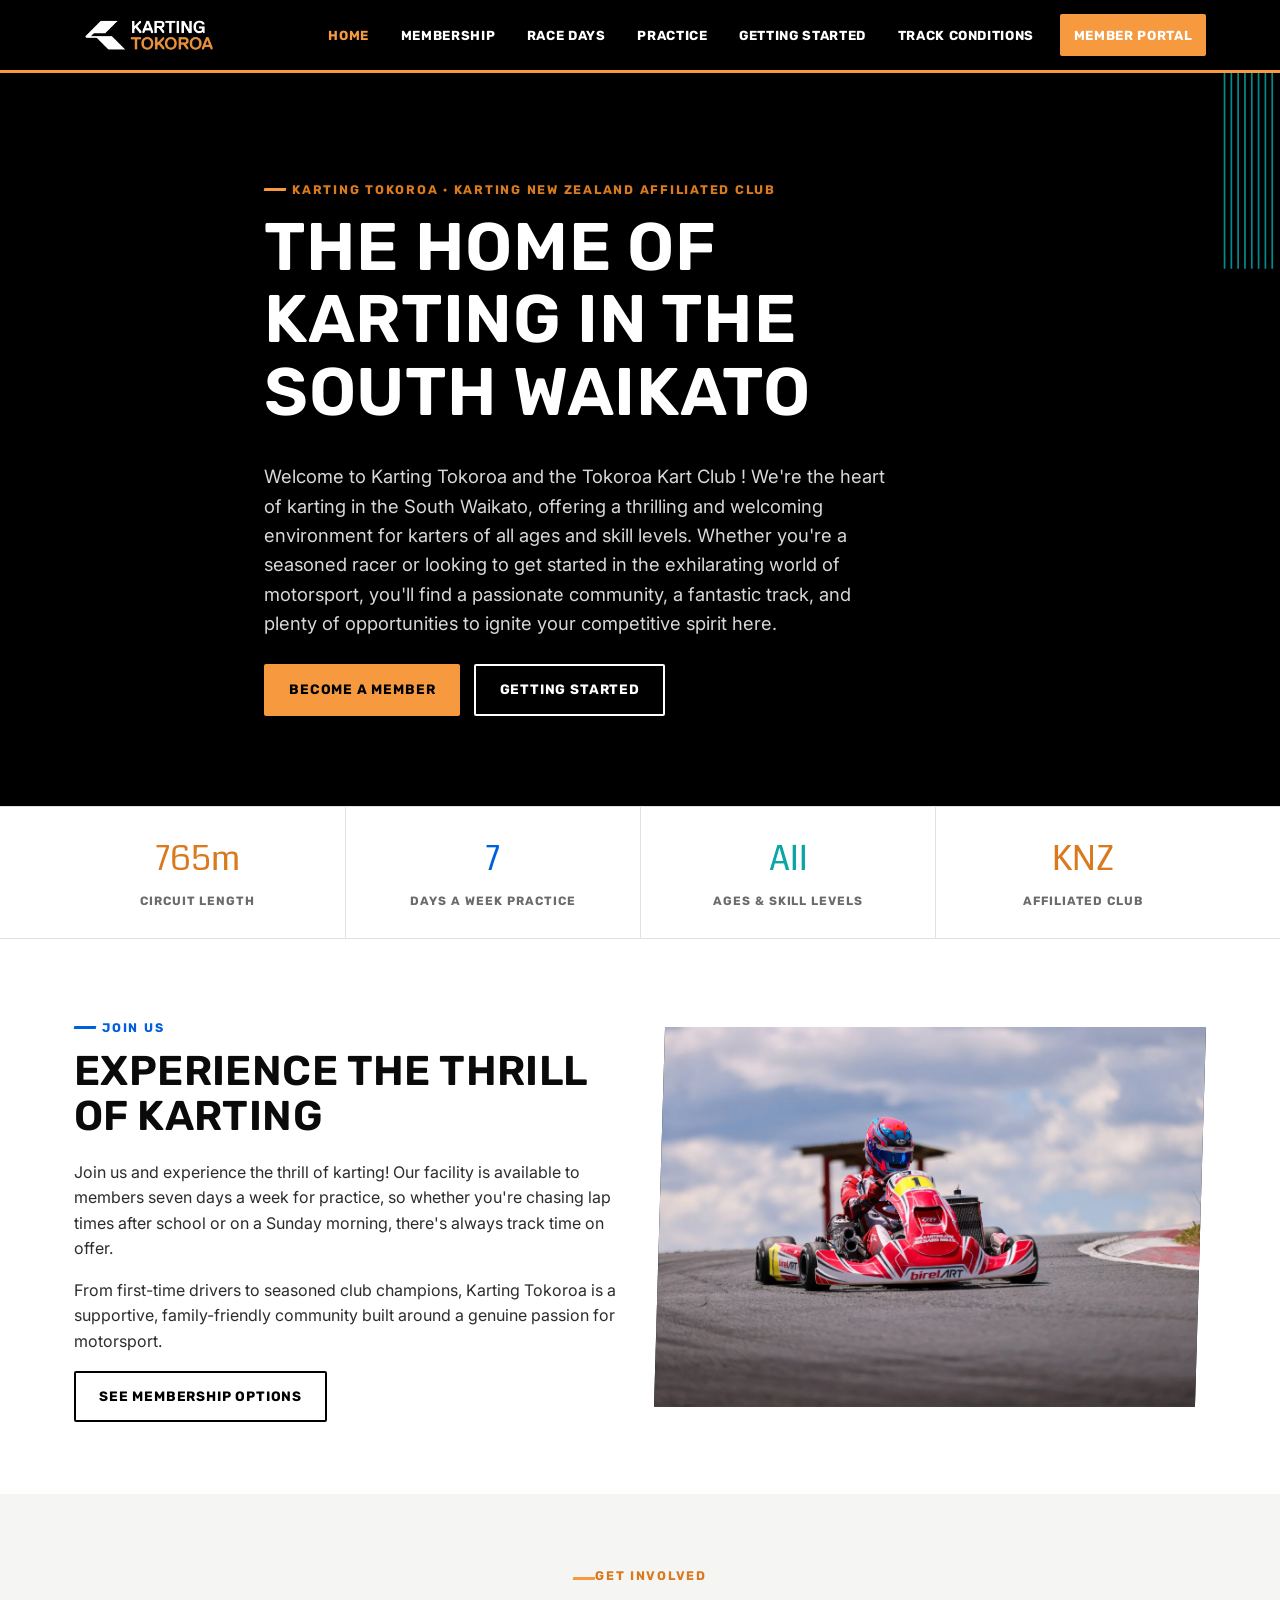
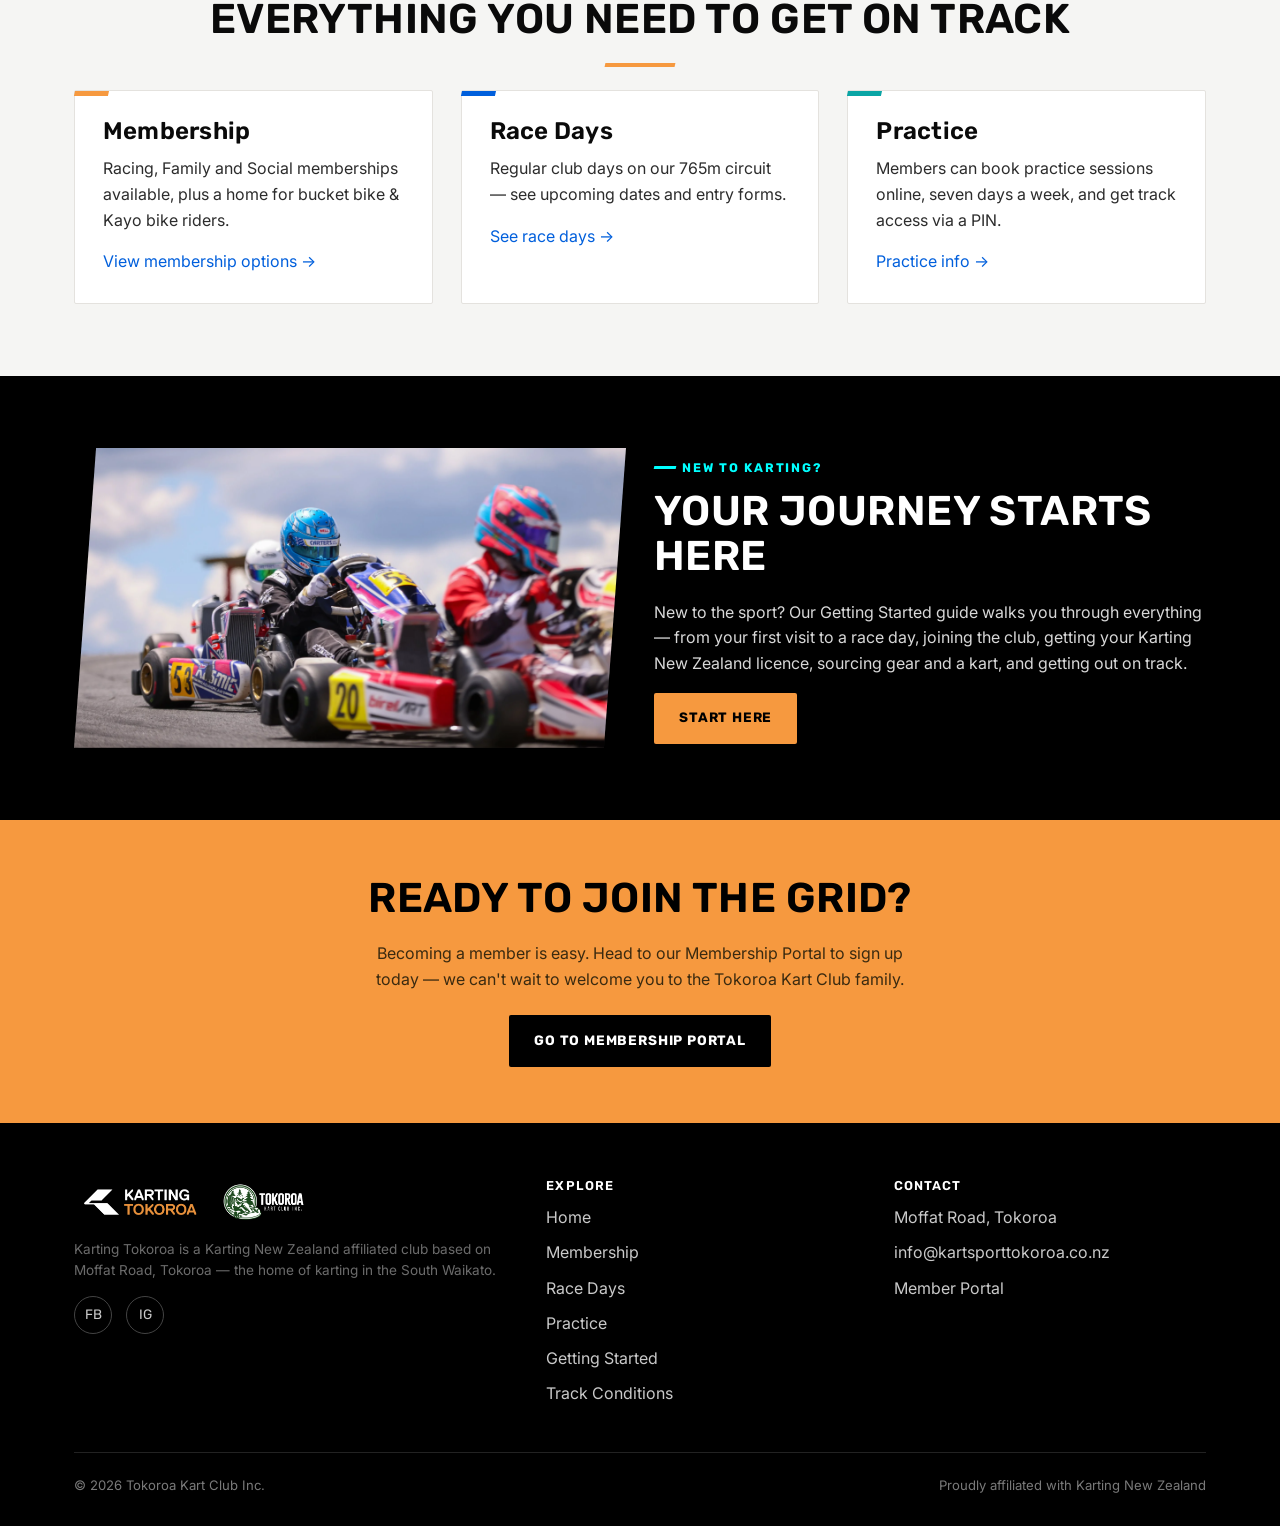
==== commit 7a63b694: "Update index.html" ====
--- a/index.html
+++ b/index.html
@@ -3,7 +3,7 @@
 <head>
 <meta charset="UTF-8">
 <meta name="viewport" content="width=device-width, initial-scale=1.0">
-<title>Tokoroa Kart Club | Home of Karting in the South Waikato</title>
+<title>Karting Tokoroa | Home of Karting in the South Waikato</title>
 <meta name="description" content="Tokoroa Kart Club (KartSport Tokoroa) — a Karting New Zealand affiliated club offering practice 7 days a week and club racing on our 765m circuit in the South Waikato.">
 <link rel="icon" type="image/png" sizes="32x32" href="assets/logo/favicon-32.png">
 <link rel="icon" type="image/png" sizes="16x16" href="assets/logo/favicon-16.png">
@@ -47,9 +47,9 @@
       </svg>
     </div>
     <div class="wrap">
-      <p class="eyebrow">KartSport Tokoroa &middot; Karting New Zealand Affiliated Club</p>
+      <p class="eyebrow">Karting Tokoroa &middot; Karting New Zealand Affiliated Club</p>
       <h1>The Home of Karting in the South&nbsp;Waikato</h1>
-      <p class="lead">Welcome to the Tokoroa Kart Club! We're the heart of karting in the South Waikato, offering a thrilling and welcoming environment for karters of all ages and skill levels. Whether you're a seasoned racer or looking to get started in the exhilarating world of motorsport, you'll find a passionate community, a fantastic track, and plenty of opportunities to ignite your competitive spirit here.</p>
+      <p class="lead">Welcome to Karting Tokoroa and the Tokoroa Kart Club ! We're the heart of karting in the South Waikato, offering a thrilling and welcoming environment for karters of all ages and skill levels. Whether you're a seasoned racer or looking to get started in the exhilarating world of motorsport, you'll find a passionate community, a fantastic track, and plenty of opportunities to ignite your competitive spirit here.</p>
       <div class="hero-actions">
         <a href="membership.html" class="btn btn-primary">Become a Member</a>
         <a href="getting-started.html" class="btn btn-outline">Getting Started</a>
@@ -72,7 +72,7 @@
         <p class="eyebrow cobalt">Join Us</p>
         <h2>Experience the Thrill of Karting</h2>
         <p>Join us and experience the thrill of karting! Our facility is available to members seven days a week for practice, so whether you're chasing lap times after school or on a Sunday morning, there's always track time on offer.</p>
-        <p>From first-time drivers to seasoned club champions, KartSport Tokoroa is a supportive, family-friendly community built around a genuine passion for motorsport.</p>
+        <p>From first-time drivers to seasoned club champions, Karting Tokoroa is a supportive, family-friendly community built around a genuine passion for motorsport.</p>
         <a href="membership.html" class="btn btn-outline-dark">See Membership Options</a>
       </div>
       <div class="img-box wide has-photo">
@@ -94,7 +94,7 @@
         </div>
         <div class="card">
           <h3>Race Days</h3>
-          <p>Regular club championships and points series on our 765m circuit — see upcoming dates and entry forms.</p>
+          <p>Regular club days on our 765m circuit — see upcoming dates and entry forms.</p>
           <a href="race-days.html">See race days &rarr;</a>
         </div>
         <div class="card">
@@ -138,7 +138,7 @@
           <img src="assets/logo/logo-white-colour.png" alt="Tokoroa Kart Club logo">
           <img src="assets/logo/tokoroa-kart-club-inc-logo.png" alt="Tokoroa Kart Club Inc. crest logo" class="club-inc-logo">
         </a>
-        <p class="small">KartSport Tokoroa is a Karting New Zealand affiliated club based on Moffat Road, Tokoroa — the home of karting in the South Waikato.</p>
+        <p class="small">Karting Tokoroa is a Karting New Zealand affiliated club based on Moffat Road, Tokoroa — the home of karting in the South Waikato.</p>
         <div class="social-row">
           <a href="https://www.facebook.com/profile.php?id=100057629170477" target="_blank" rel="noopener" aria-label="Facebook">FB</a>
           <a href="https://instagram.com/kartsporttokoroa" target="_blank" rel="noopener" aria-label="Instagram">IG</a>
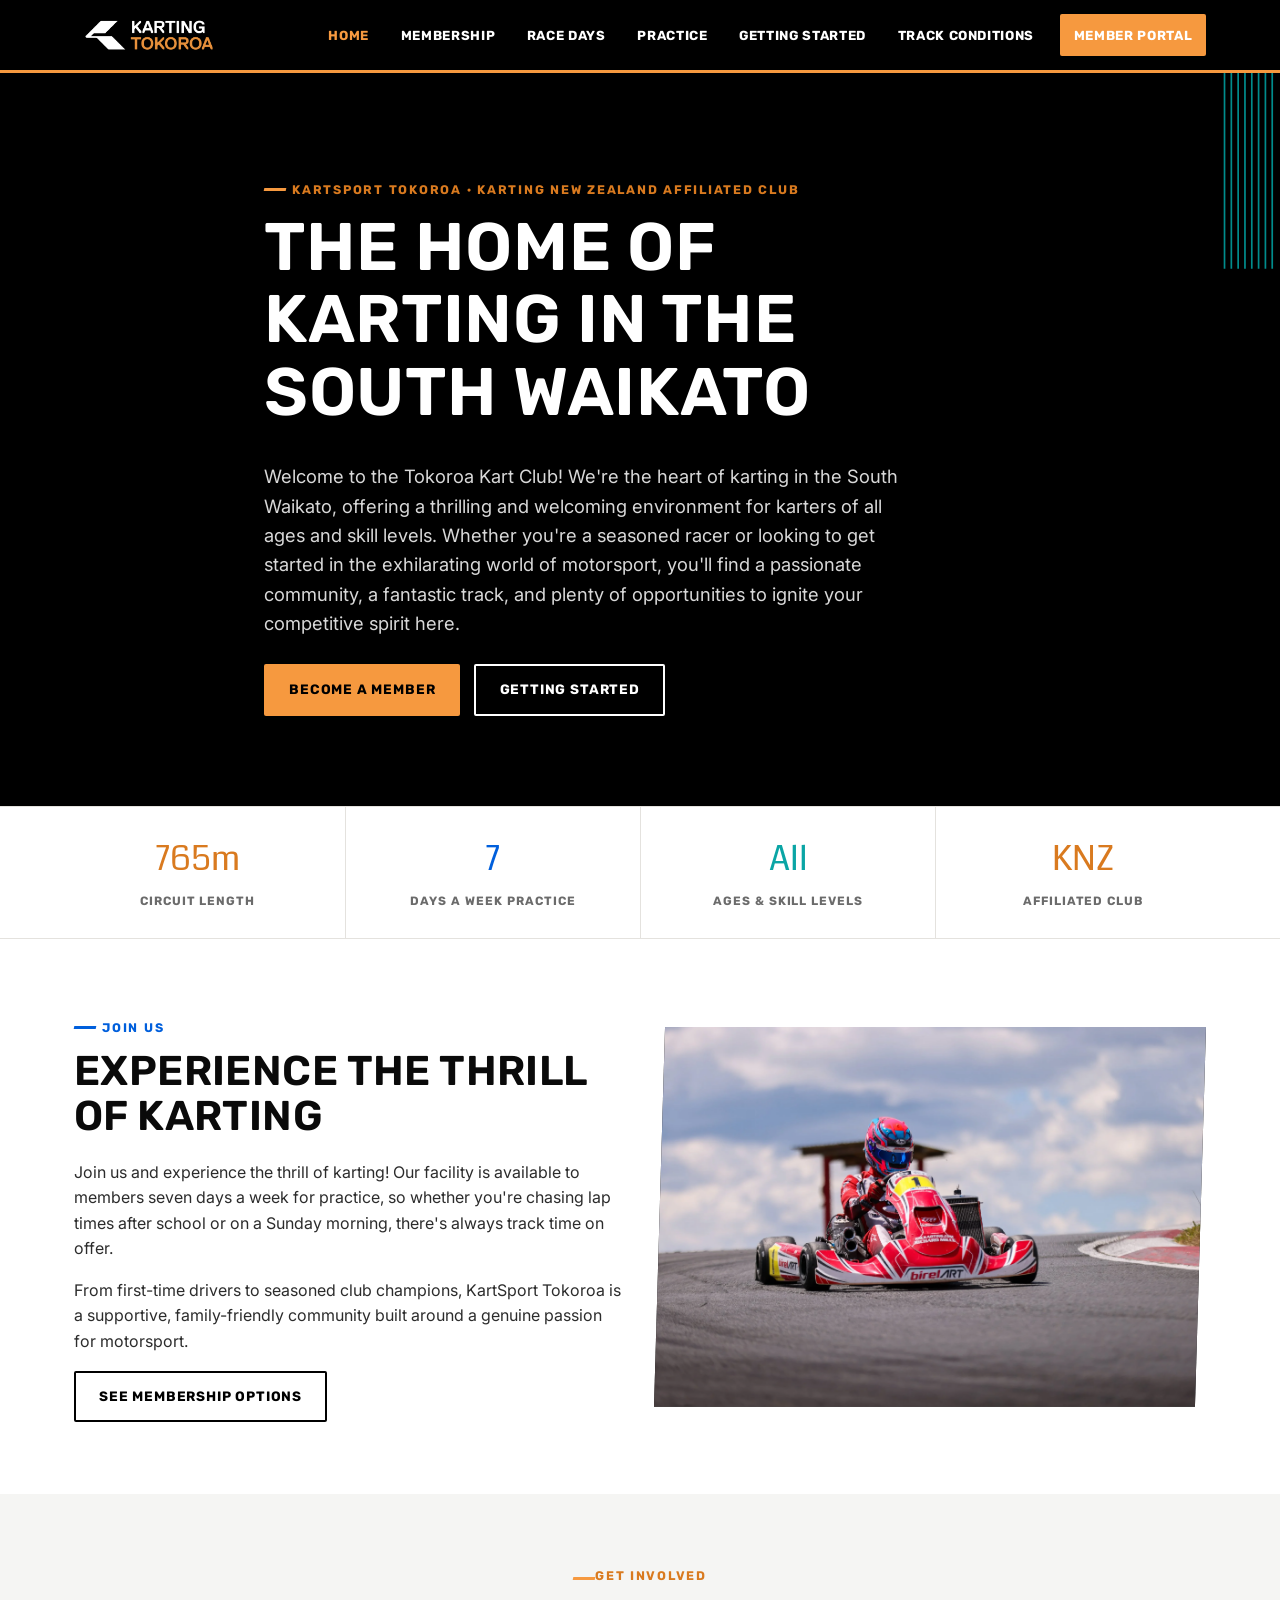
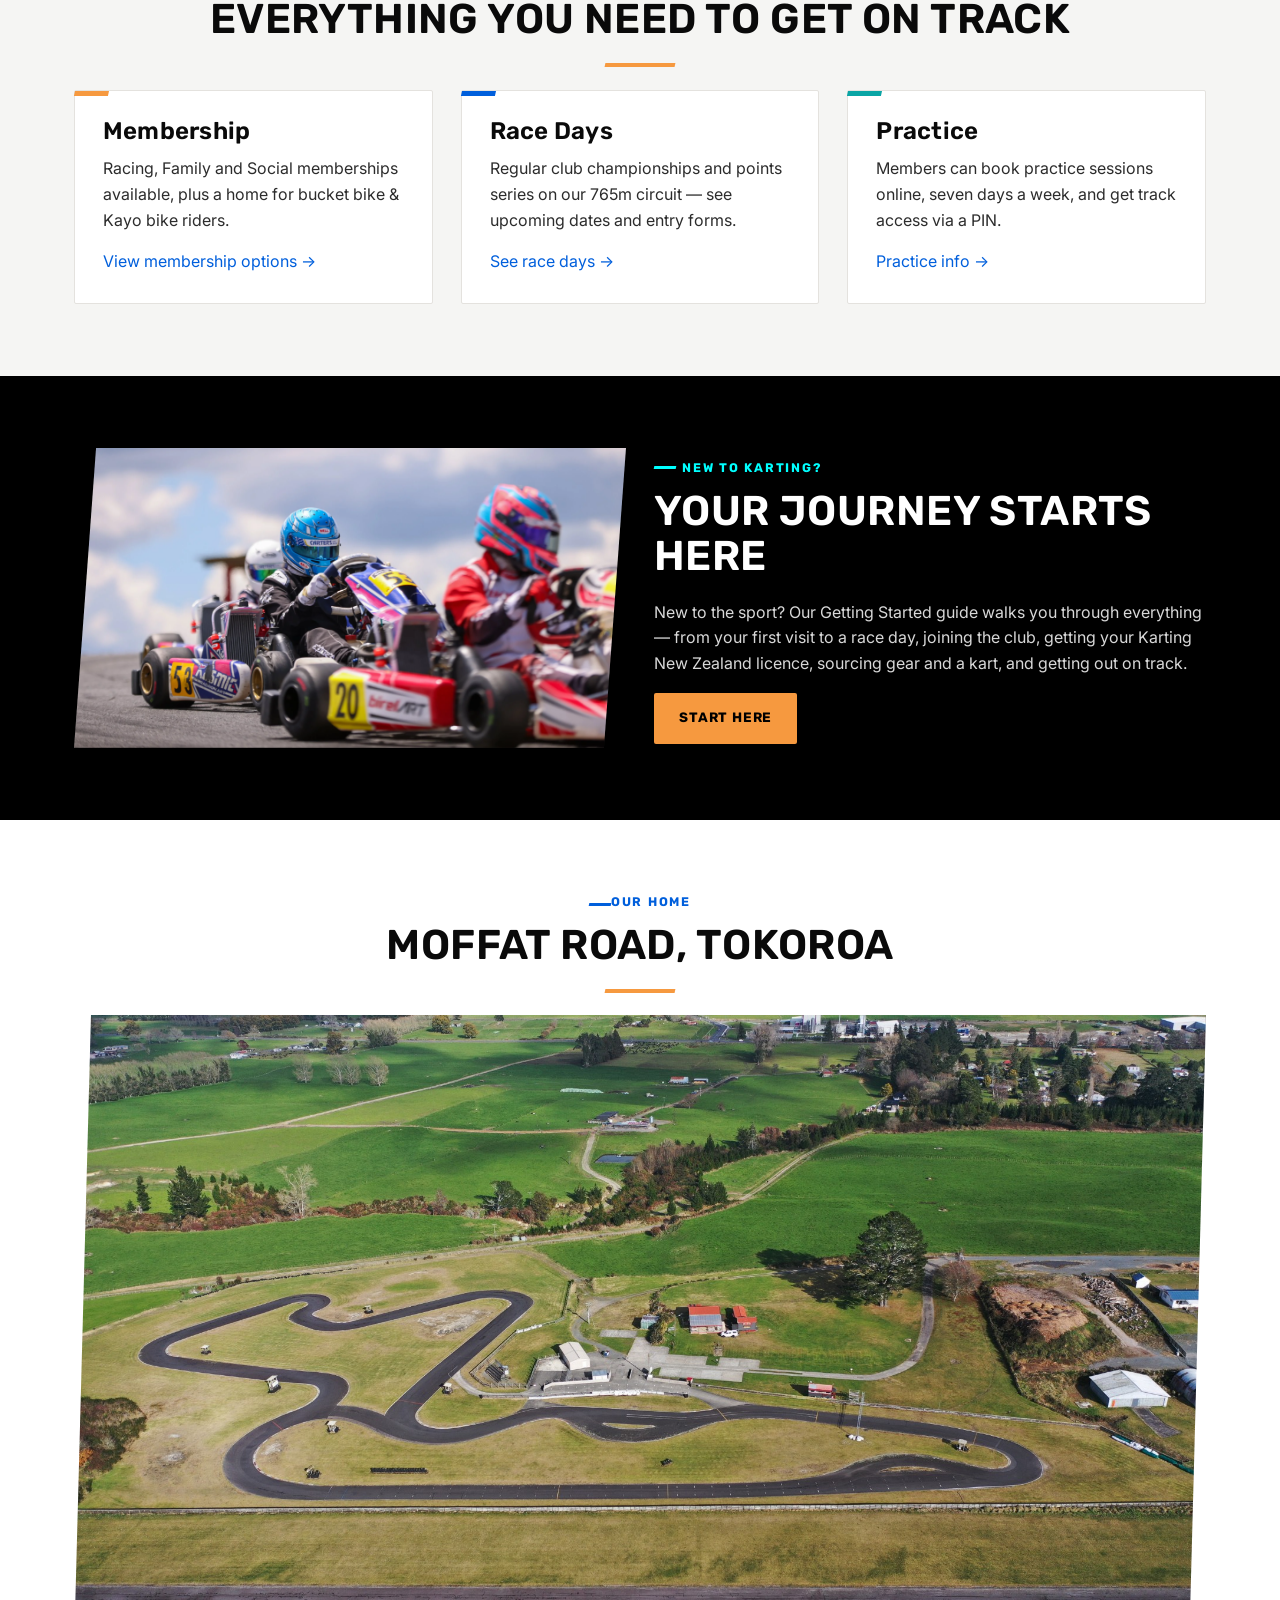
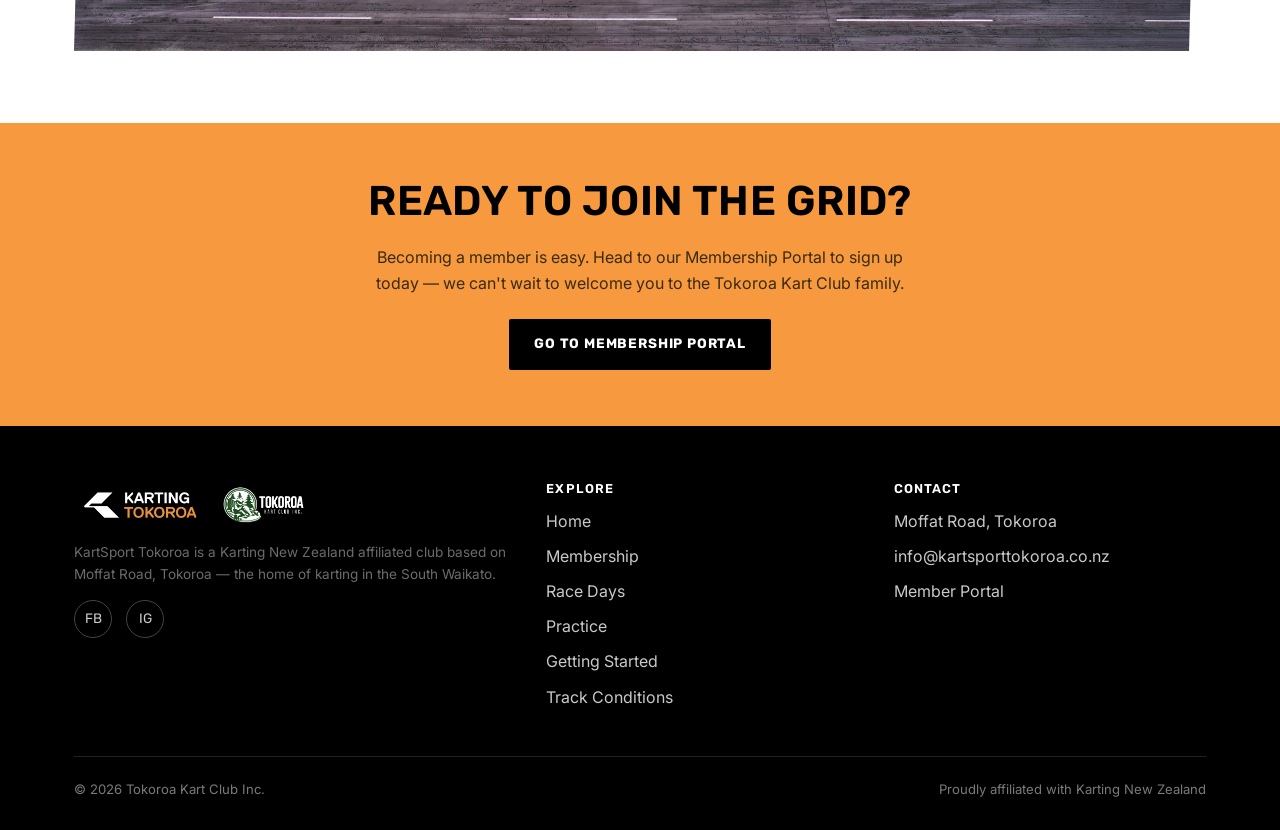
==== commit f5756bb3: "Add files via upload" ====
--- a/index.html
+++ b/index.html
@@ -3,7 +3,7 @@
 <head>
 <meta charset="UTF-8">
 <meta name="viewport" content="width=device-width, initial-scale=1.0">
-<title>Karting Tokoroa | Home of Karting in the South Waikato</title>
+<title>Tokoroa Kart Club | Home of Karting in the South Waikato</title>
 <meta name="description" content="Tokoroa Kart Club (KartSport Tokoroa) — a Karting New Zealand affiliated club offering practice 7 days a week and club racing on our 765m circuit in the South Waikato.">
 <link rel="icon" type="image/png" sizes="32x32" href="assets/logo/favicon-32.png">
 <link rel="icon" type="image/png" sizes="16x16" href="assets/logo/favicon-16.png">
@@ -47,9 +47,9 @@
       </svg>
     </div>
     <div class="wrap">
-      <p class="eyebrow">Karting Tokoroa &middot; Karting New Zealand Affiliated Club</p>
+      <p class="eyebrow">KartSport Tokoroa &middot; Karting New Zealand Affiliated Club</p>
       <h1>The Home of Karting in the South&nbsp;Waikato</h1>
-      <p class="lead">Welcome to Karting Tokoroa and the Tokoroa Kart Club ! We're the heart of karting in the South Waikato, offering a thrilling and welcoming environment for karters of all ages and skill levels. Whether you're a seasoned racer or looking to get started in the exhilarating world of motorsport, you'll find a passionate community, a fantastic track, and plenty of opportunities to ignite your competitive spirit here.</p>
+      <p class="lead">Welcome to the Tokoroa Kart Club! We're the heart of karting in the South Waikato, offering a thrilling and welcoming environment for karters of all ages and skill levels. Whether you're a seasoned racer or looking to get started in the exhilarating world of motorsport, you'll find a passionate community, a fantastic track, and plenty of opportunities to ignite your competitive spirit here.</p>
       <div class="hero-actions">
         <a href="membership.html" class="btn btn-primary">Become a Member</a>
         <a href="getting-started.html" class="btn btn-outline">Getting Started</a>
@@ -72,7 +72,7 @@
         <p class="eyebrow cobalt">Join Us</p>
         <h2>Experience the Thrill of Karting</h2>
         <p>Join us and experience the thrill of karting! Our facility is available to members seven days a week for practice, so whether you're chasing lap times after school or on a Sunday morning, there's always track time on offer.</p>
-        <p>From first-time drivers to seasoned club champions, Karting Tokoroa is a supportive, family-friendly community built around a genuine passion for motorsport.</p>
+        <p>From first-time drivers to seasoned club champions, KartSport Tokoroa is a supportive, family-friendly community built around a genuine passion for motorsport.</p>
         <a href="membership.html" class="btn btn-outline-dark">See Membership Options</a>
       </div>
       <div class="img-box wide has-photo">
@@ -94,7 +94,7 @@
         </div>
         <div class="card">
           <h3>Race Days</h3>
-          <p>Regular club days on our 765m circuit — see upcoming dates and entry forms.</p>
+          <p>Regular club championships and points series on our 765m circuit — see upcoming dates and entry forms.</p>
           <a href="race-days.html">See race days &rarr;</a>
         </div>
         <div class="card">
@@ -120,6 +120,17 @@
     </div>
   </section>
 
+  <section>
+    <div class="wrap">
+      <p class="eyebrow cobalt text-center" style="display:block;text-align:center;">Our Home</p>
+      <h2 class="text-center">Moffat Road, Tokoroa</h2>
+      <div class="divider-line"></div>
+      <div class="aerial-photo">
+        <img src="assets/photos/track-aerial.jpg" alt="Aerial view of the Tokoroa Kart Club circuit and clubrooms on Moffat Road, Tokoroa.">
+      </div>
+    </div>
+  </section>
+
   <section class="cta-band">
     <div class="wrap">
       <h2>Ready to Join the Grid?</h2>
@@ -138,7 +149,7 @@
           <img src="assets/logo/logo-white-colour.png" alt="Tokoroa Kart Club logo">
           <img src="assets/logo/tokoroa-kart-club-inc-logo.png" alt="Tokoroa Kart Club Inc. crest logo" class="club-inc-logo">
         </a>
-        <p class="small">Karting Tokoroa is a Karting New Zealand affiliated club based on Moffat Road, Tokoroa — the home of karting in the South Waikato.</p>
+        <p class="small">KartSport Tokoroa is a Karting New Zealand affiliated club based on Moffat Road, Tokoroa — the home of karting in the South Waikato.</p>
         <div class="social-row">
           <a href="https://www.facebook.com/profile.php?id=100057629170477" target="_blank" rel="noopener" aria-label="Facebook">FB</a>
           <a href="https://instagram.com/kartsporttokoroa" target="_blank" rel="noopener" aria-label="Instagram">IG</a>
--- a/css/style.css
+++ b/css/style.css
@@ -311,21 +311,30 @@
 .img-box.thin{ clip-path:polygon(6% 0, 100% 0, 94% 100%, 0 100%); min-height:180px; }
 .img-box.medium{ clip-path:polygon(4% 0, 100% 0, 96% 100%, 0 100%); min-height:300px; }
 
-/* Live webcam embed container — plain box (no clip-path) so the
-   third-party widget renders at its natural size without being cropped. */
+/* Live webcam embed container — the webcam.io widget renders at its own
+   fixed intrinsic size regardless of the "x" option, so this box hugs the
+   widget's actual content width instead of stretching full-page and
+   leaving a large empty background around it. */
 .webcam-box{
-  margin-top:1.6em;
+  margin:1.6em 0 0;
+  width:fit-content;
+  max-width:100%;
   background:#151515;
   border:1px solid #2a2a2a;
   border-radius:4px;
   padding:16px;
-  min-height:420px;
-  display:flex;
-  align-items:center;
-  justify-content:center;
+  overflow:auto;
 }
 .webcam-box iframe, .webcam-box img{ max-width:100%; }
 .img-box.wide{ clip-path:polygon(2% 0, 100% 0, 98% 100%, 0 100%); min-height:380px; }
+
+/* Full-width aerial/establishing photo, e.g. the Home "Our Home" section */
+.aerial-photo{
+  clip-path:polygon(1.5% 0, 100% 0, 98.5% 100%, 0 100%);
+  overflow:hidden;
+  line-height:0;
+}
+.aerial-photo img{ width:100%; height:auto; display:block; }
 
 /* ---------- Stats strip ---------- */
 .stats{ display:flex; flex-wrap:wrap; gap:0; border-top:1px solid var(--c-grey-line); border-bottom:1px solid var(--c-grey-line); }
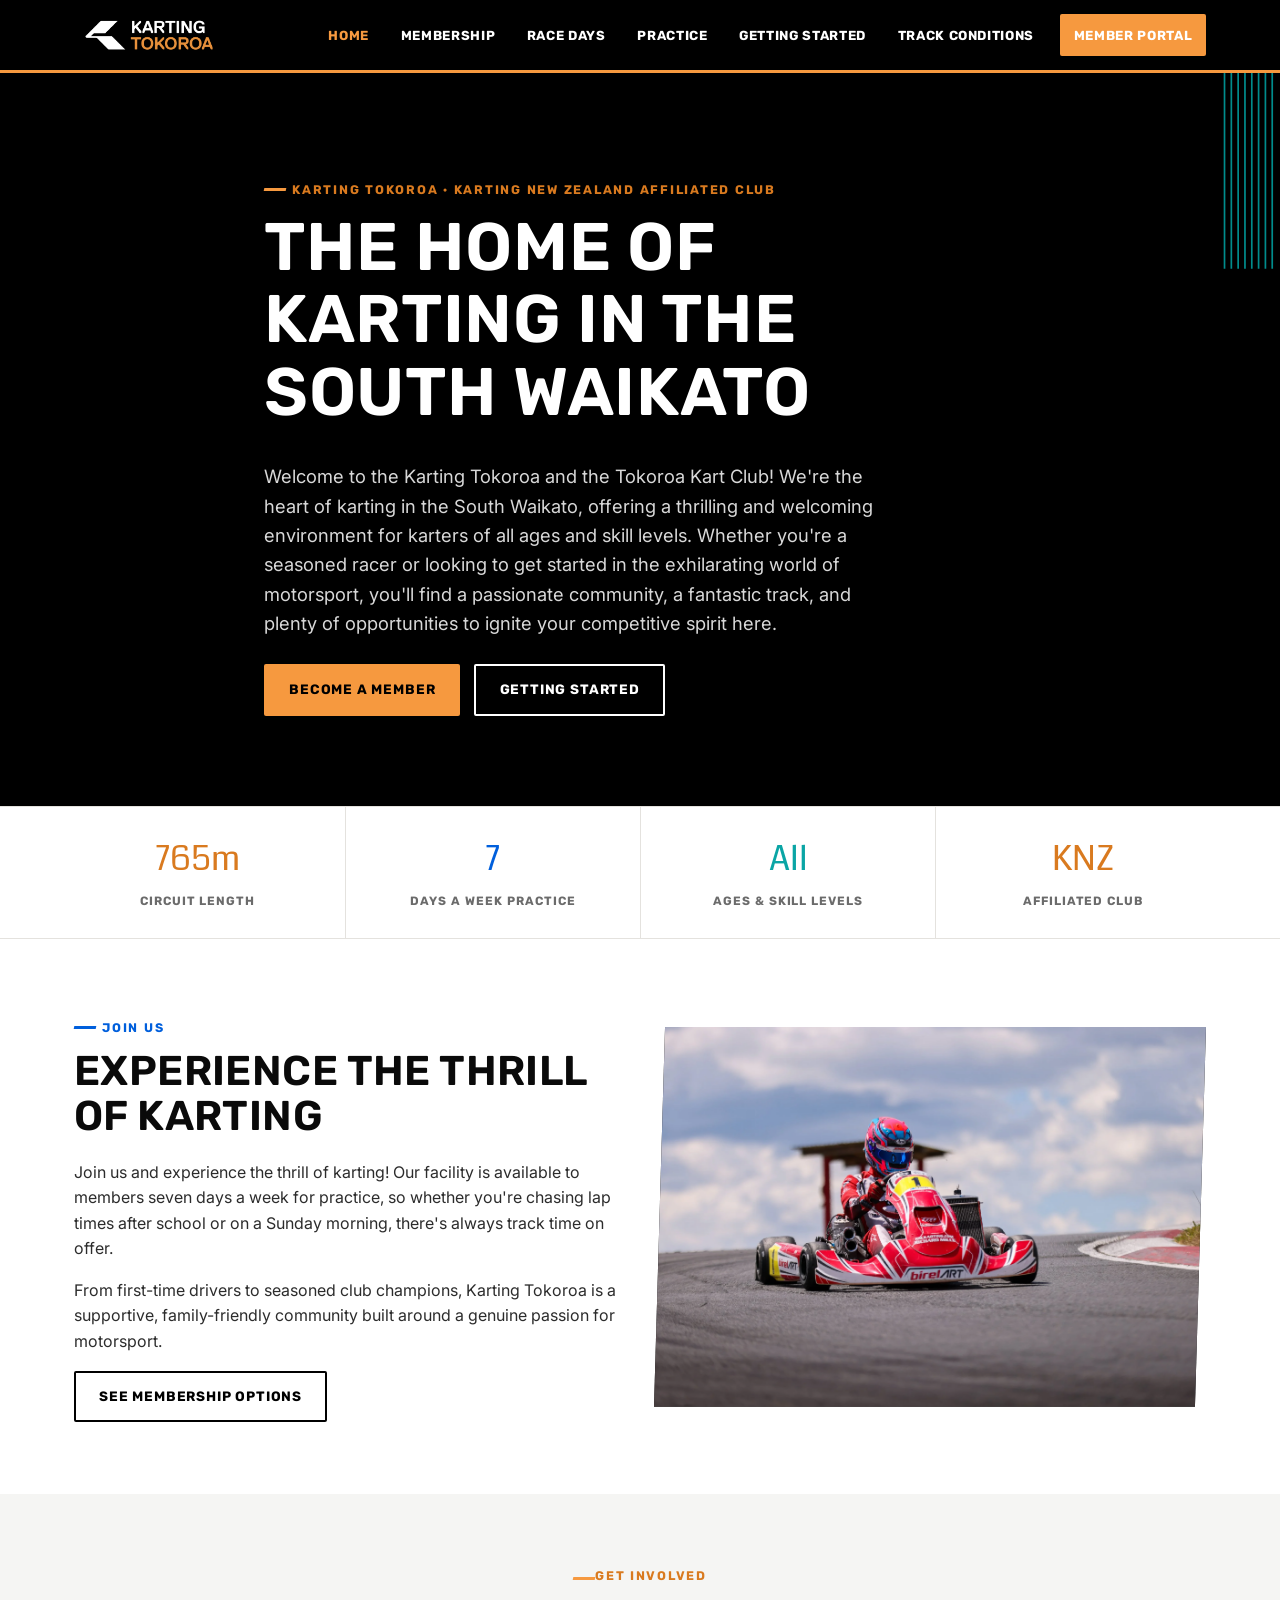
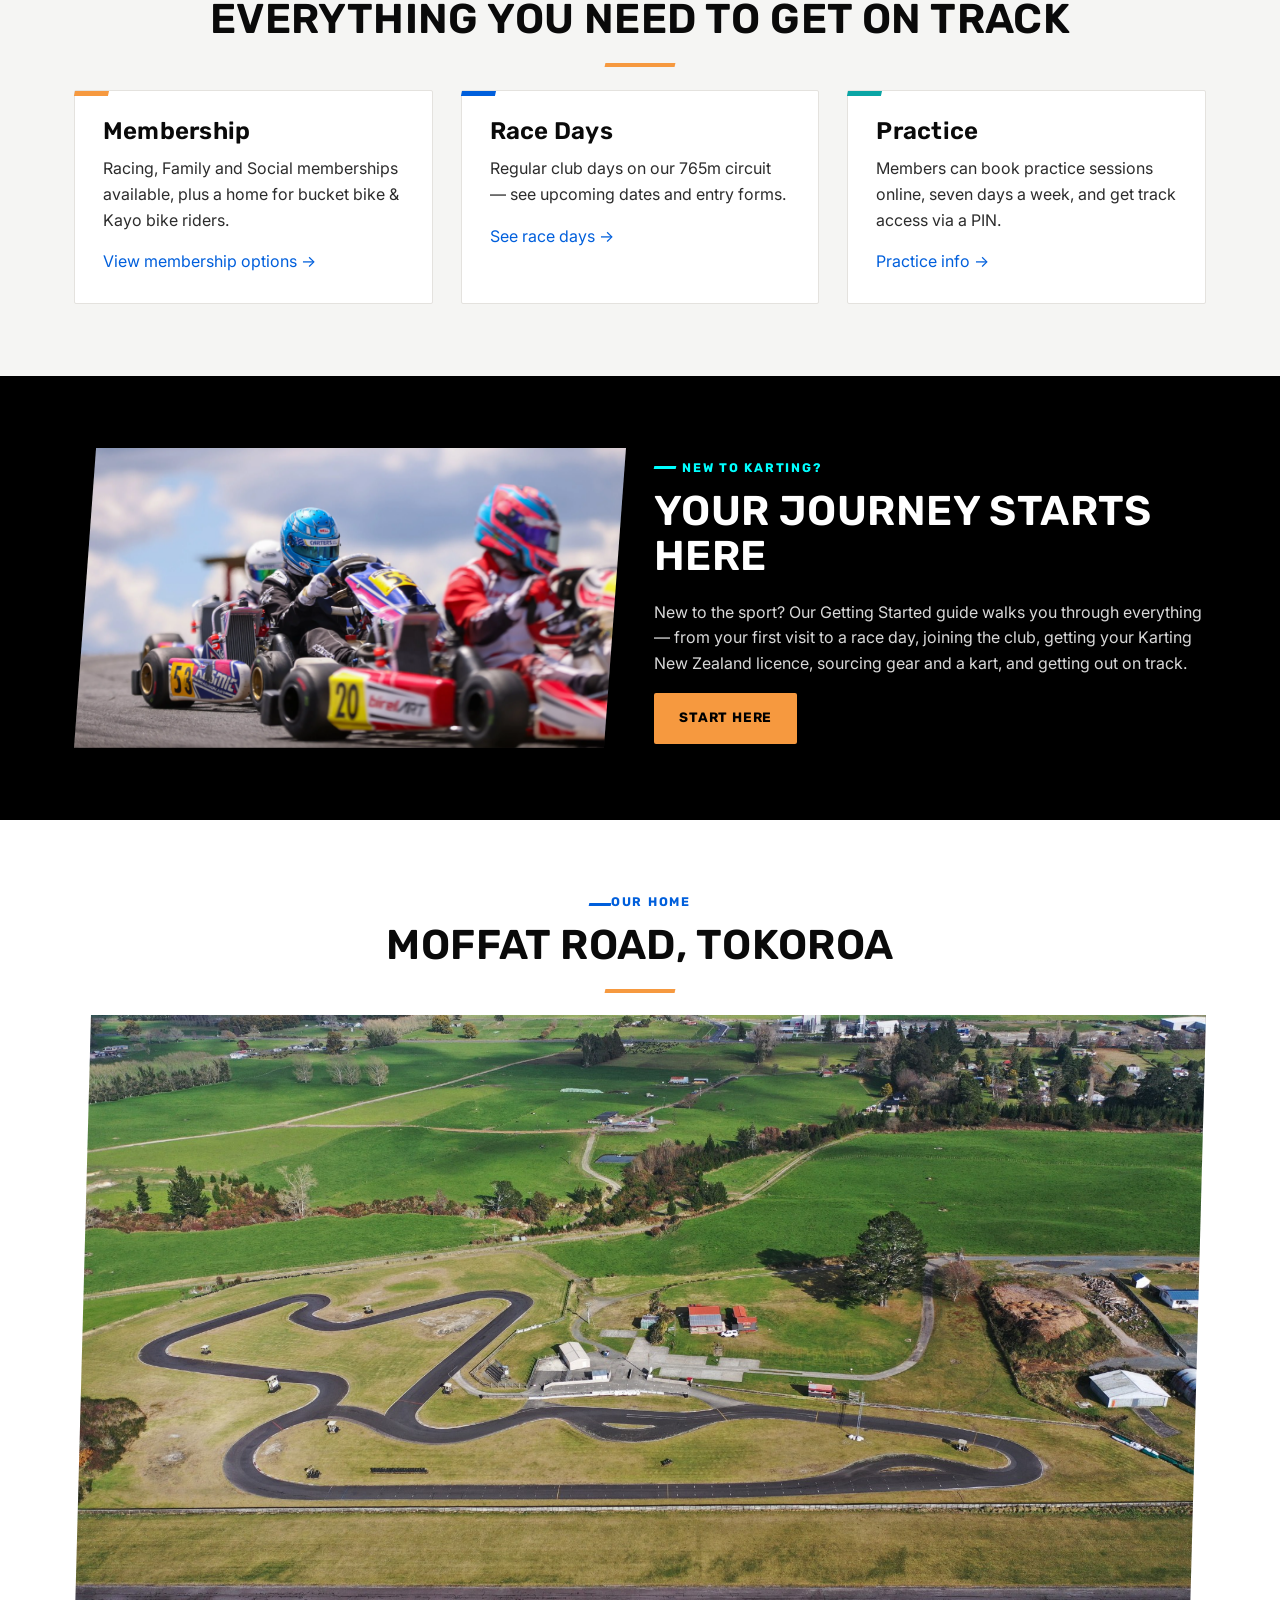
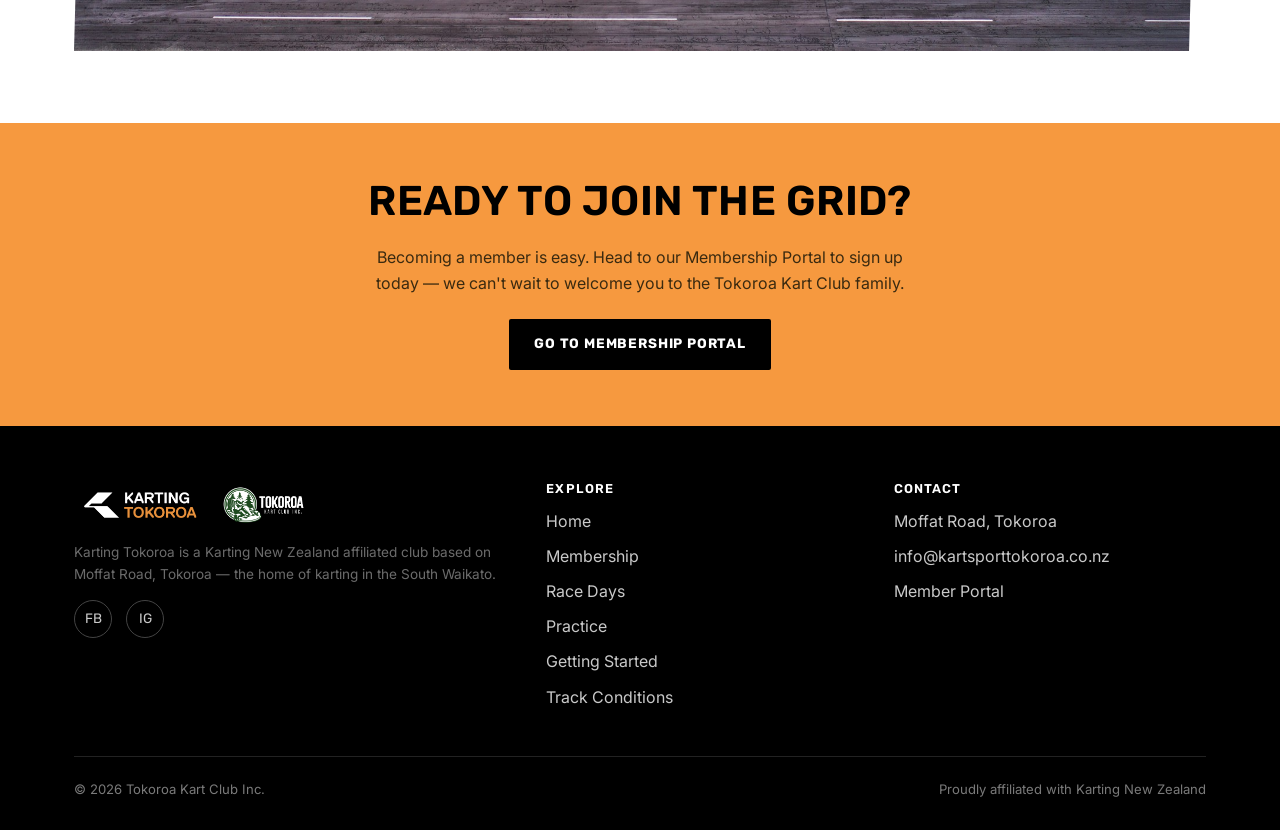
==== commit bd89def8: "Update index.html" ====
--- a/index.html
+++ b/index.html
@@ -3,8 +3,8 @@
 <head>
 <meta charset="UTF-8">
 <meta name="viewport" content="width=device-width, initial-scale=1.0">
-<title>Tokoroa Kart Club | Home of Karting in the South Waikato</title>
-<meta name="description" content="Tokoroa Kart Club (KartSport Tokoroa) — a Karting New Zealand affiliated club offering practice 7 days a week and club racing on our 765m circuit in the South Waikato.">
+<title>Karting Tokoroa | Home of Karting in the South Waikato</title>
+<meta name="description" content="Karting Tokoroa (Tokoroa Kart Club) — a Karting New Zealand affiliated club offering practice 7 days a week and club racing on our 765m circuit in the South Waikato.">
 <link rel="icon" type="image/png" sizes="32x32" href="assets/logo/favicon-32.png">
 <link rel="icon" type="image/png" sizes="16x16" href="assets/logo/favicon-16.png">
 <link rel="apple-touch-icon" href="assets/logo/apple-touch-icon.png">
@@ -47,9 +47,9 @@
       </svg>
     </div>
     <div class="wrap">
-      <p class="eyebrow">KartSport Tokoroa &middot; Karting New Zealand Affiliated Club</p>
+      <p class="eyebrow">Karting Tokoroa &middot; Karting New Zealand Affiliated Club</p>
       <h1>The Home of Karting in the South&nbsp;Waikato</h1>
-      <p class="lead">Welcome to the Tokoroa Kart Club! We're the heart of karting in the South Waikato, offering a thrilling and welcoming environment for karters of all ages and skill levels. Whether you're a seasoned racer or looking to get started in the exhilarating world of motorsport, you'll find a passionate community, a fantastic track, and plenty of opportunities to ignite your competitive spirit here.</p>
+      <p class="lead">Welcome to the Karting Tokoroa and the Tokoroa Kart Club! We're the heart of karting in the South Waikato, offering a thrilling and welcoming environment for karters of all ages and skill levels. Whether you're a seasoned racer or looking to get started in the exhilarating world of motorsport, you'll find a passionate community, a fantastic track, and plenty of opportunities to ignite your competitive spirit here.</p>
       <div class="hero-actions">
         <a href="membership.html" class="btn btn-primary">Become a Member</a>
         <a href="getting-started.html" class="btn btn-outline">Getting Started</a>
@@ -72,7 +72,7 @@
         <p class="eyebrow cobalt">Join Us</p>
         <h2>Experience the Thrill of Karting</h2>
         <p>Join us and experience the thrill of karting! Our facility is available to members seven days a week for practice, so whether you're chasing lap times after school or on a Sunday morning, there's always track time on offer.</p>
-        <p>From first-time drivers to seasoned club champions, KartSport Tokoroa is a supportive, family-friendly community built around a genuine passion for motorsport.</p>
+        <p>From first-time drivers to seasoned club champions, Karting Tokoroa is a supportive, family-friendly community built around a genuine passion for motorsport.</p>
         <a href="membership.html" class="btn btn-outline-dark">See Membership Options</a>
       </div>
       <div class="img-box wide has-photo">
@@ -94,7 +94,7 @@
         </div>
         <div class="card">
           <h3>Race Days</h3>
-          <p>Regular club championships and points series on our 765m circuit — see upcoming dates and entry forms.</p>
+          <p>Regular club days on our 765m circuit — see upcoming dates and entry forms.</p>
           <a href="race-days.html">See race days &rarr;</a>
         </div>
         <div class="card">
@@ -149,7 +149,7 @@
           <img src="assets/logo/logo-white-colour.png" alt="Tokoroa Kart Club logo">
           <img src="assets/logo/tokoroa-kart-club-inc-logo.png" alt="Tokoroa Kart Club Inc. crest logo" class="club-inc-logo">
         </a>
-        <p class="small">KartSport Tokoroa is a Karting New Zealand affiliated club based on Moffat Road, Tokoroa — the home of karting in the South Waikato.</p>
+        <p class="small">Karting Tokoroa is a Karting New Zealand affiliated club based on Moffat Road, Tokoroa — the home of karting in the South Waikato.</p>
         <div class="social-row">
           <a href="https://www.facebook.com/profile.php?id=100057629170477" target="_blank" rel="noopener" aria-label="Facebook">FB</a>
           <a href="https://instagram.com/kartsporttokoroa" target="_blank" rel="noopener" aria-label="Instagram">IG</a>
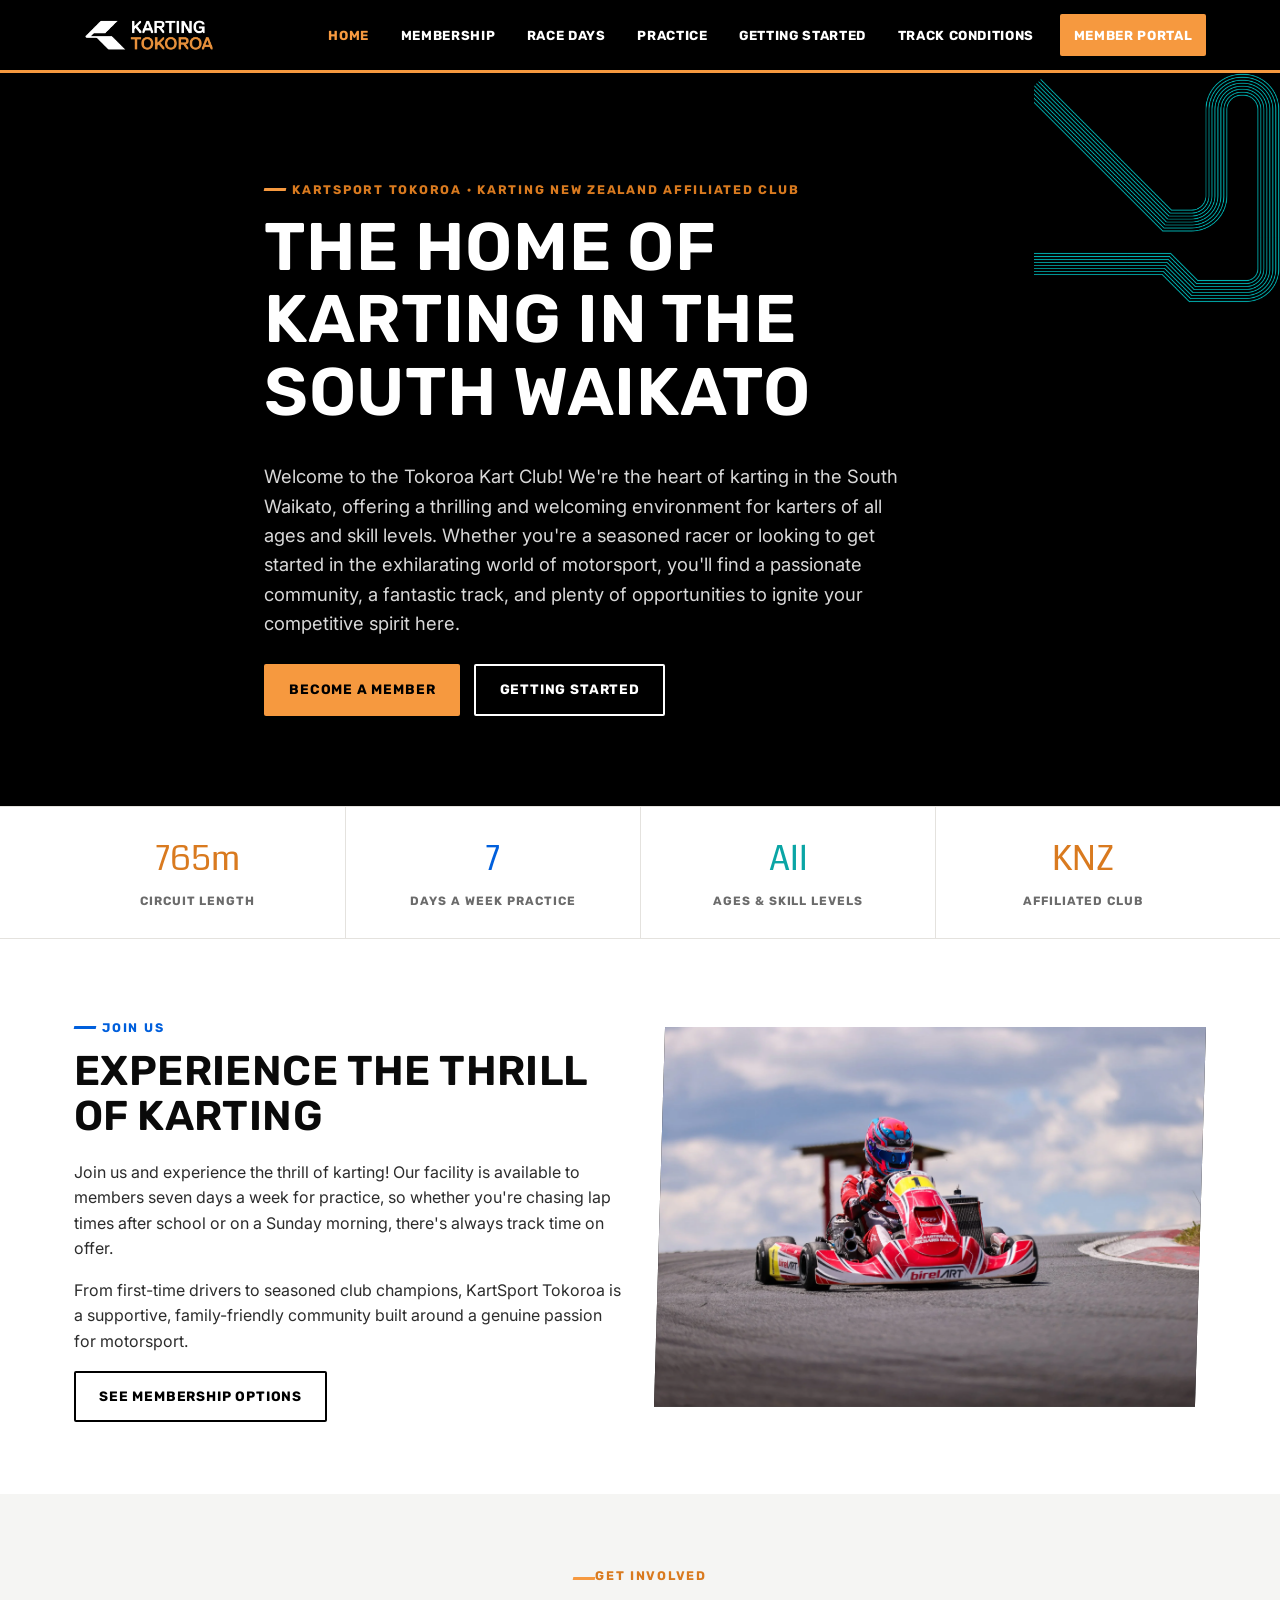
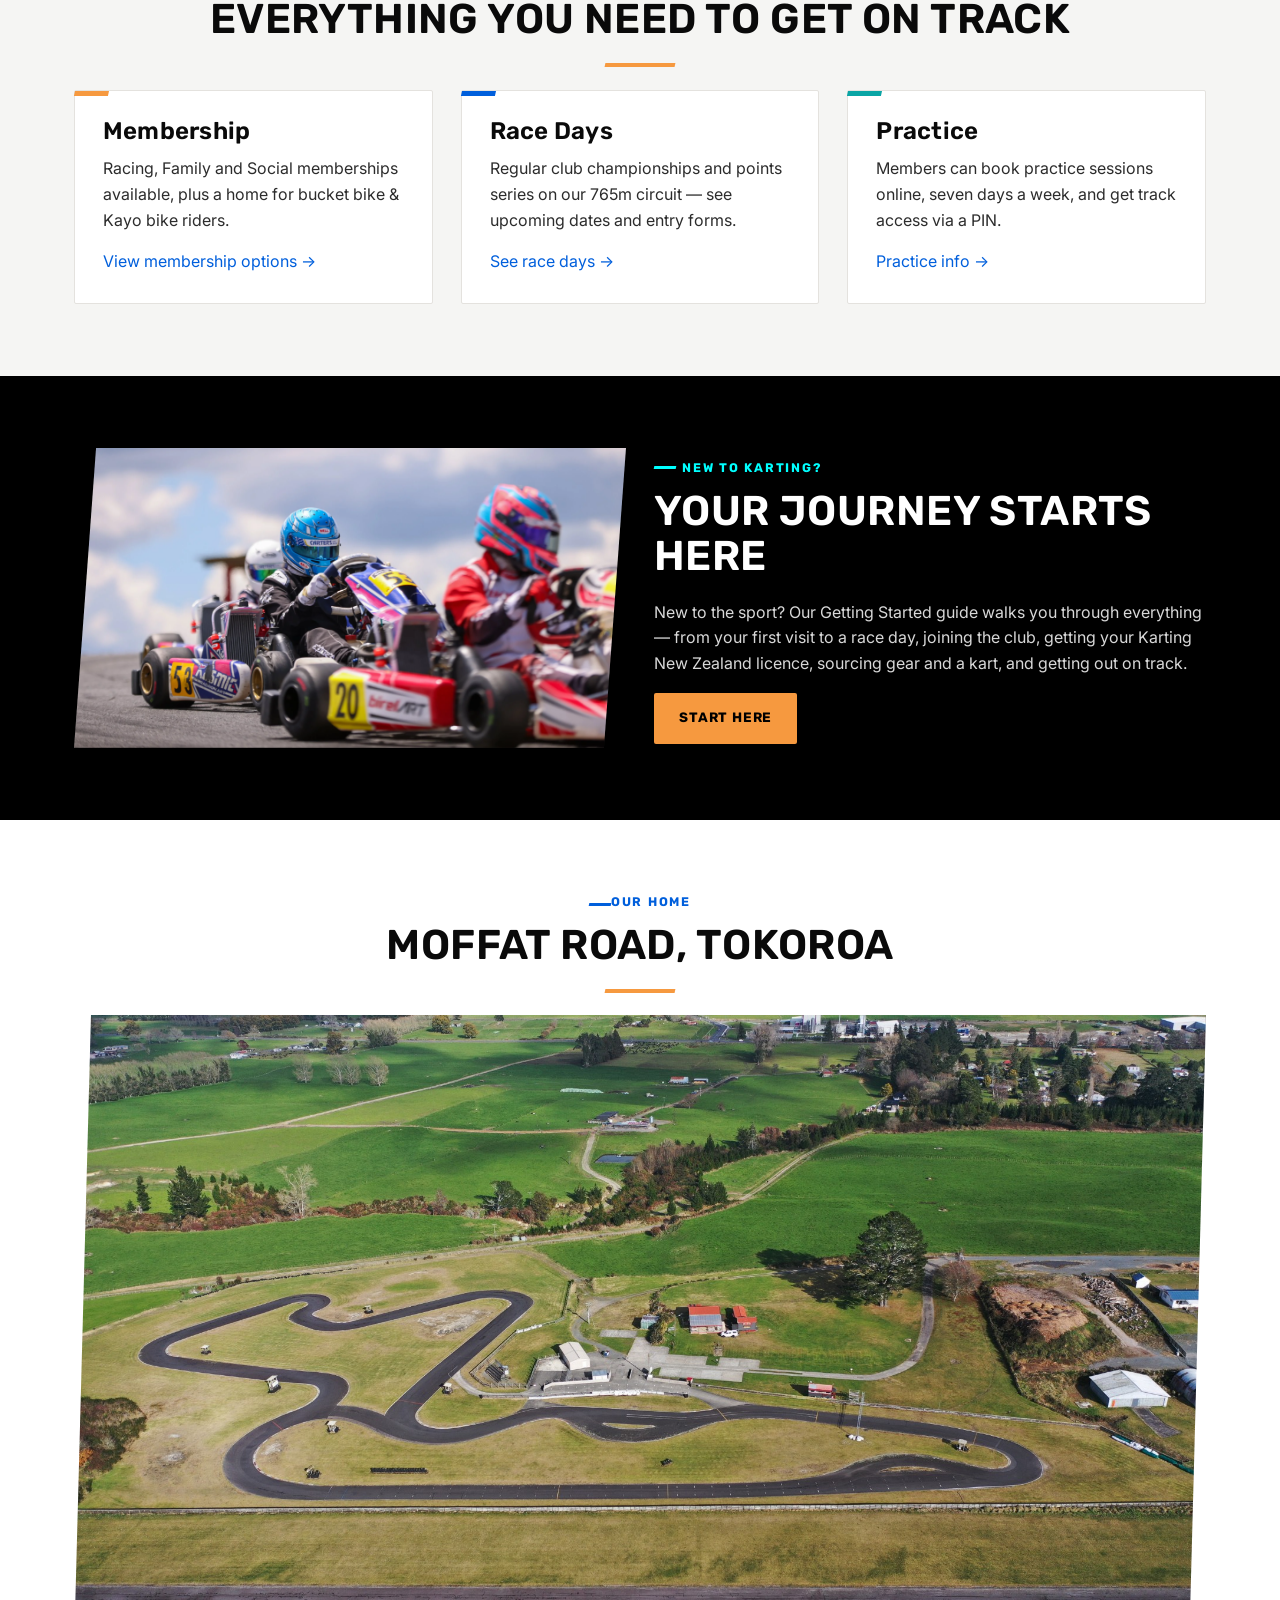
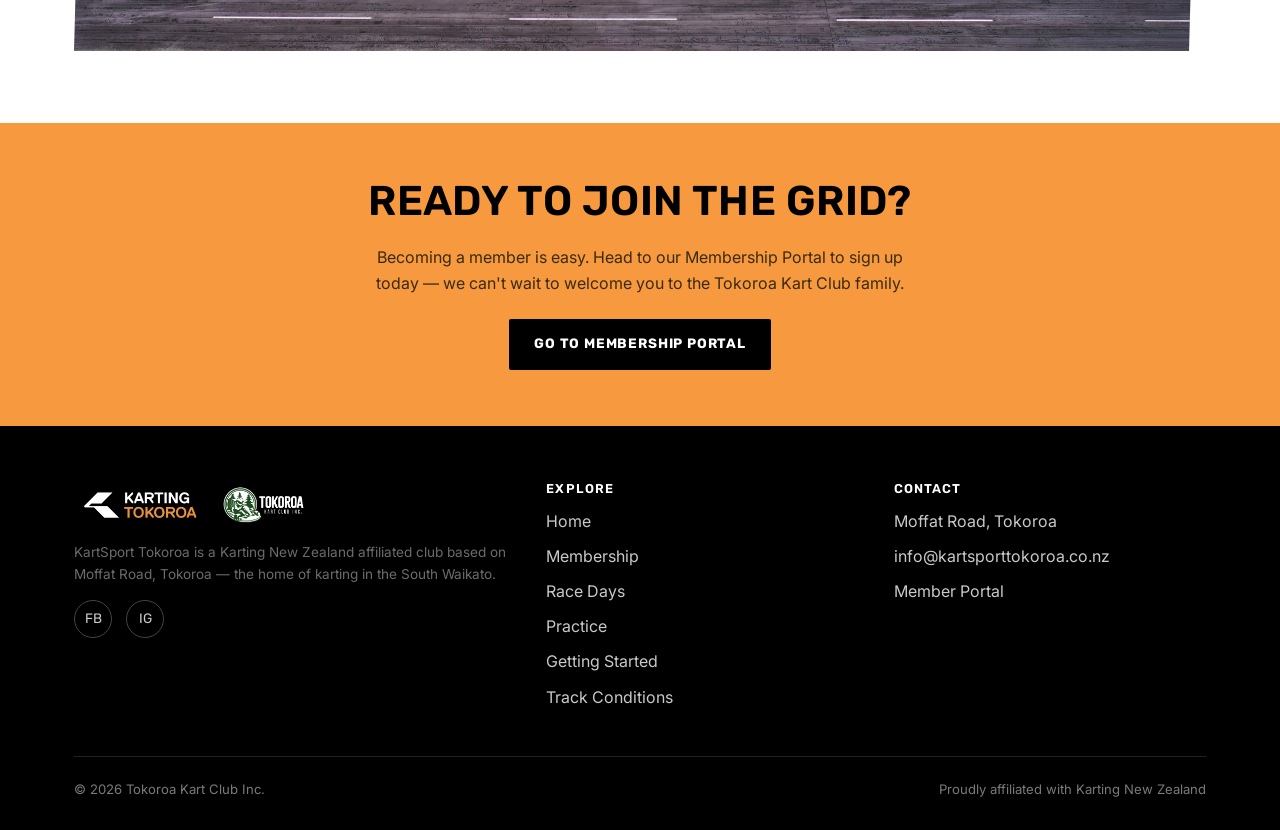
==== commit ae7d0871: "Add files via upload" ====
--- a/index.html
+++ b/index.html
@@ -3,8 +3,8 @@
 <head>
 <meta charset="UTF-8">
 <meta name="viewport" content="width=device-width, initial-scale=1.0">
-<title>Karting Tokoroa | Home of Karting in the South Waikato</title>
-<meta name="description" content="Karting Tokoroa (Tokoroa Kart Club) — a Karting New Zealand affiliated club offering practice 7 days a week and club racing on our 765m circuit in the South Waikato.">
+<title>Tokoroa Kart Club | Home of Karting in the South Waikato</title>
+<meta name="description" content="Tokoroa Kart Club (KartSport Tokoroa) — a Karting New Zealand affiliated club offering practice 7 days a week and club racing on our 765m circuit in the South Waikato.">
 <link rel="icon" type="image/png" sizes="32x32" href="assets/logo/favicon-32.png">
 <link rel="icon" type="image/png" sizes="16x16" href="assets/logo/favicon-16.png">
 <link rel="apple-touch-icon" href="assets/logo/apple-touch-icon.png">
@@ -35,21 +35,12 @@
 
   <section class="hero">
     <div class="lines-graphic aqua lines-hero" aria-hidden="true">
-      <svg viewBox="-5 -5 250 270" fill="none" stroke="currentColor" stroke-width="2">
-        <path d="M0 0 L0 260"/>
-        <path d="M8 0 L8 260"/>
-        <path d="M16 0 L16 260"/>
-        <path d="M24 0 L24 260"/>
-        <path d="M32 0 L32 260"/>
-        <path d="M40 0 L40 260"/>
-        <path d="M48 0 L48 260"/>
-        <path d="M56 0 L56 260"/>
-      </svg>
+      <img src="assets/graphics/knz-line-shape-4.png" alt="">
     </div>
     <div class="wrap">
-      <p class="eyebrow">Karting Tokoroa &middot; Karting New Zealand Affiliated Club</p>
+      <p class="eyebrow">KartSport Tokoroa &middot; Karting New Zealand Affiliated Club</p>
       <h1>The Home of Karting in the South&nbsp;Waikato</h1>
-      <p class="lead">Welcome to the Karting Tokoroa and the Tokoroa Kart Club! We're the heart of karting in the South Waikato, offering a thrilling and welcoming environment for karters of all ages and skill levels. Whether you're a seasoned racer or looking to get started in the exhilarating world of motorsport, you'll find a passionate community, a fantastic track, and plenty of opportunities to ignite your competitive spirit here.</p>
+      <p class="lead">Welcome to the Tokoroa Kart Club! We're the heart of karting in the South Waikato, offering a thrilling and welcoming environment for karters of all ages and skill levels. Whether you're a seasoned racer or looking to get started in the exhilarating world of motorsport, you'll find a passionate community, a fantastic track, and plenty of opportunities to ignite your competitive spirit here.</p>
       <div class="hero-actions">
         <a href="membership.html" class="btn btn-primary">Become a Member</a>
         <a href="getting-started.html" class="btn btn-outline">Getting Started</a>
@@ -72,7 +63,7 @@
         <p class="eyebrow cobalt">Join Us</p>
         <h2>Experience the Thrill of Karting</h2>
         <p>Join us and experience the thrill of karting! Our facility is available to members seven days a week for practice, so whether you're chasing lap times after school or on a Sunday morning, there's always track time on offer.</p>
-        <p>From first-time drivers to seasoned club champions, Karting Tokoroa is a supportive, family-friendly community built around a genuine passion for motorsport.</p>
+        <p>From first-time drivers to seasoned club champions, KartSport Tokoroa is a supportive, family-friendly community built around a genuine passion for motorsport.</p>
         <a href="membership.html" class="btn btn-outline-dark">See Membership Options</a>
       </div>
       <div class="img-box wide has-photo">
@@ -94,7 +85,7 @@
         </div>
         <div class="card">
           <h3>Race Days</h3>
-          <p>Regular club days on our 765m circuit — see upcoming dates and entry forms.</p>
+          <p>Regular club championships and points series on our 765m circuit — see upcoming dates and entry forms.</p>
           <a href="race-days.html">See race days &rarr;</a>
         </div>
         <div class="card">
@@ -149,7 +140,7 @@
           <img src="assets/logo/logo-white-colour.png" alt="Tokoroa Kart Club logo">
           <img src="assets/logo/tokoroa-kart-club-inc-logo.png" alt="Tokoroa Kart Club Inc. crest logo" class="club-inc-logo">
         </a>
-        <p class="small">Karting Tokoroa is a Karting New Zealand affiliated club based on Moffat Road, Tokoroa — the home of karting in the South Waikato.</p>
+        <p class="small">KartSport Tokoroa is a Karting New Zealand affiliated club based on Moffat Road, Tokoroa — the home of karting in the South Waikato.</p>
         <div class="social-row">
           <a href="https://www.facebook.com/profile.php?id=100057629170477" target="_blank" rel="noopener" aria-label="Facebook">FB</a>
           <a href="https://instagram.com/kartsporttokoroa" target="_blank" rel="noopener" aria-label="Instagram">IG</a>
--- a/css/style.css
+++ b/css/style.css
@@ -206,7 +206,11 @@
    Nested parallel strokes that bend around a corner — derived from the
    wordmark geometry, evoking the racing line through a circuit. Colour is
    set via the wrapping element's `color` (SVG uses stroke="currentColor"),
-   and orientation via transforms on .lines-graphic. Decorative only. */
+   and orientation via transforms on .lines-graphic. Decorative only.
+   The hero corner treatment uses KNZ's own supplied "Shape" artwork
+   (assets/graphics/knz-line-shape-*.png, pre-coloured aqua rasters)
+   rather than the hand-drawn straight-line SVG, so .lines-graphic img
+   sits alongside the older .lines-graphic svg rule below. */
 .lines-graphic{
   position:absolute;
   pointer-events:none;
@@ -214,20 +218,20 @@
   line-height:0;
 }
 .lines-graphic svg{ display:block; width:100%; height:100%; overflow:visible; }
+.lines-graphic img{ display:block; width:100%; height:100%; object-fit:contain; object-position:top right; }
 .lines-graphic.orange{ color:var(--c-orange); }
 .lines-graphic.cobalt{ color:var(--c-cobalt); }
 .lines-graphic.aqua{ color:var(--c-aqua); }
 
 .lines-hero,
 .lines-hero-sub{
-  top:-30px; right:-20px;
+  top:0; right:0;
   width:260px; height:230px;
-  opacity:.55;
-  transform:scaleX(-1);
+  opacity:.7;
 }
 @media (max-width:760px){
   .lines-hero,
-  .lines-hero-sub{ width:170px; height:150px; opacity:.4; }
+  .lines-hero-sub{ width:170px; height:150px; opacity:.5; }
 }
 
 /* Lines graphic bridging an image container and a headline, per KNZ
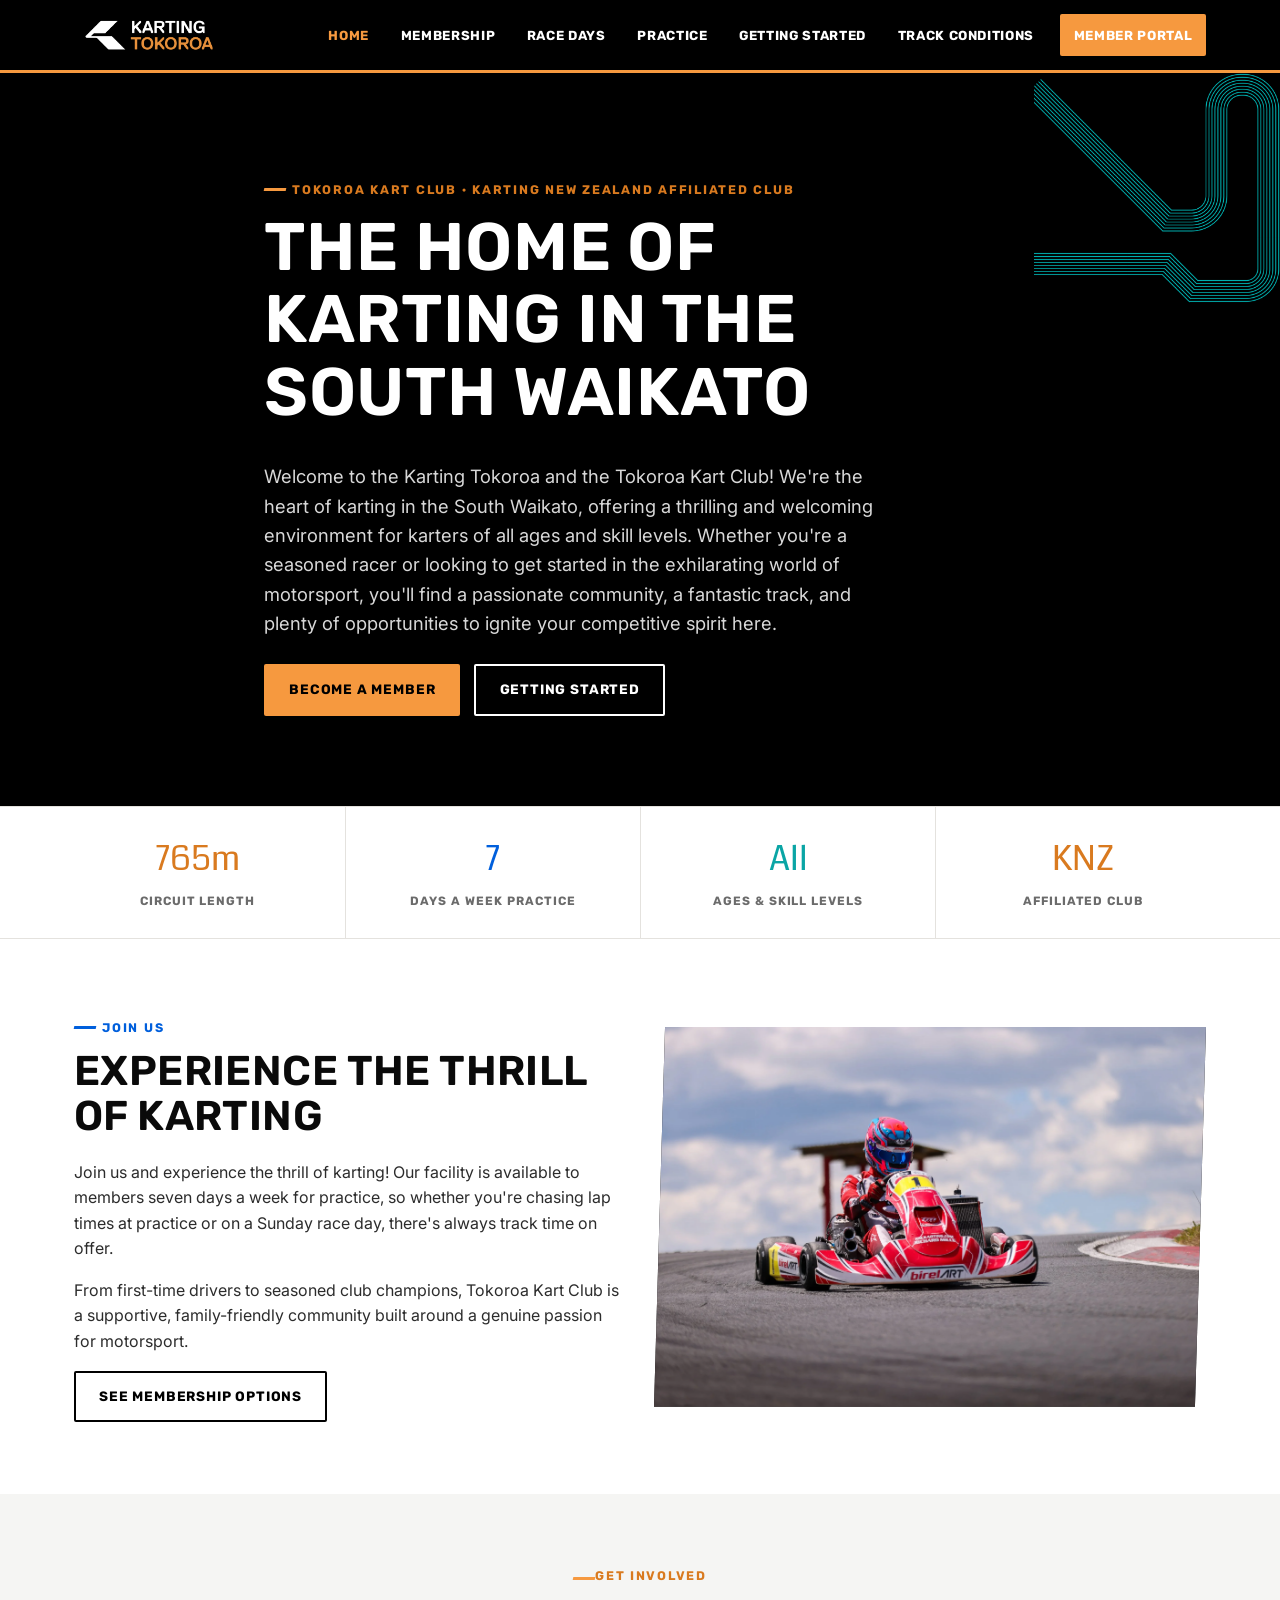
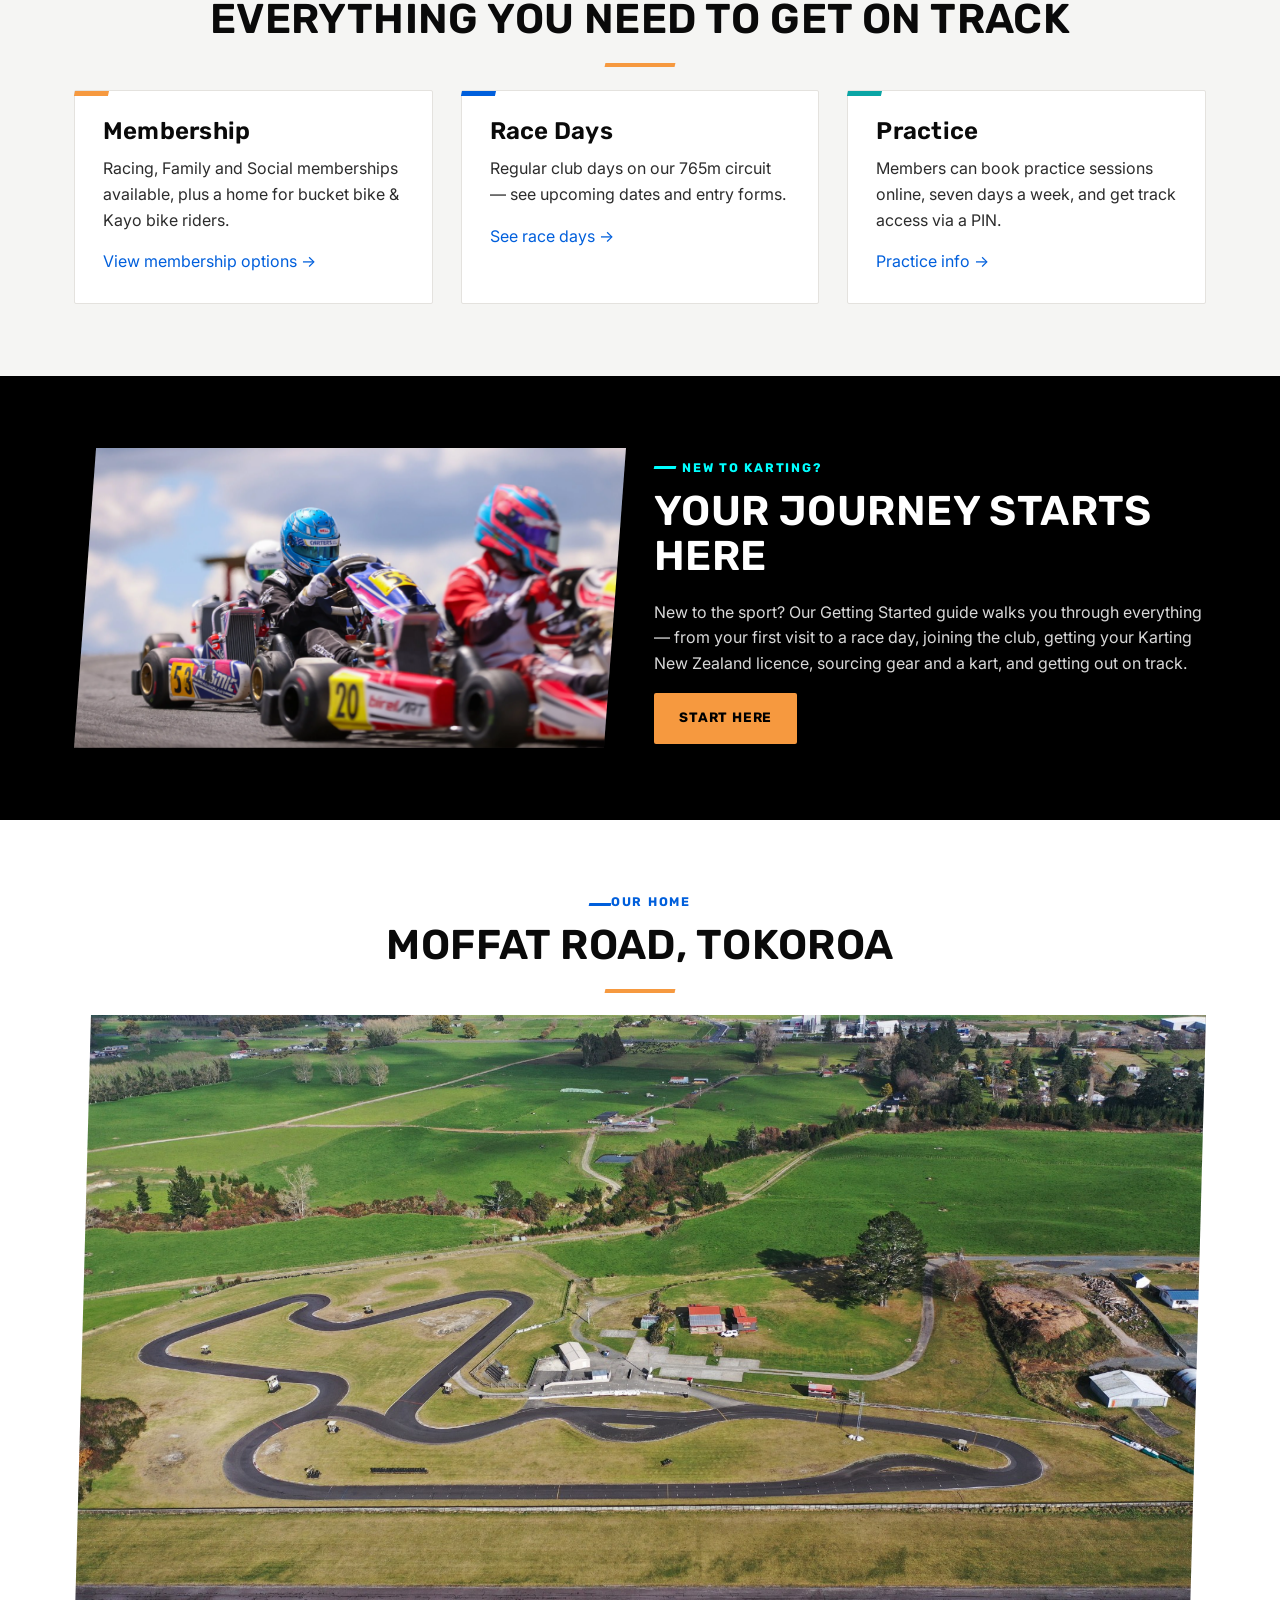
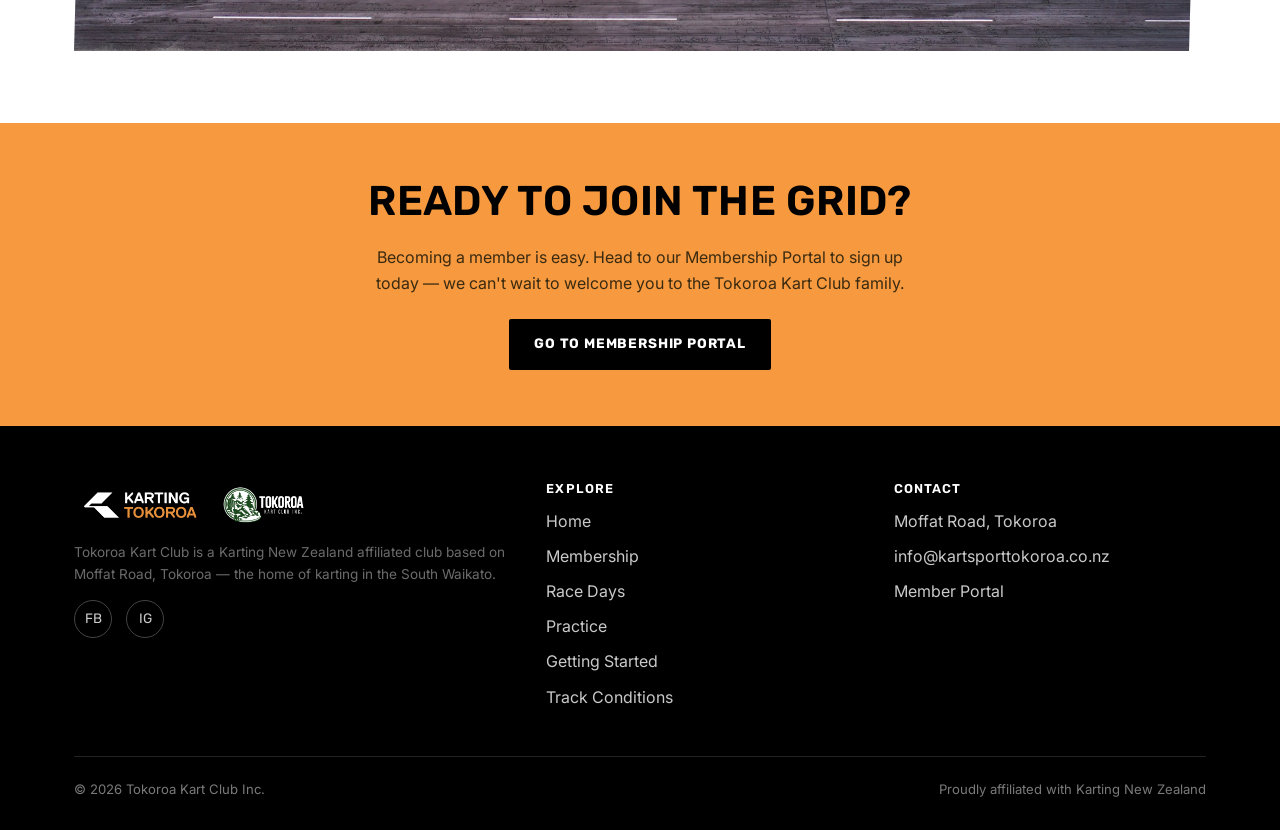
==== commit dd79a552: "Update index.html" ====
--- a/index.html
+++ b/index.html
@@ -3,7 +3,7 @@
 <head>
 <meta charset="UTF-8">
 <meta name="viewport" content="width=device-width, initial-scale=1.0">
-<title>Tokoroa Kart Club | Home of Karting in the South Waikato</title>
+<title>Karting Tokoroa | Home of Karting in the South Waikato</title>
 <meta name="description" content="Tokoroa Kart Club (KartSport Tokoroa) — a Karting New Zealand affiliated club offering practice 7 days a week and club racing on our 765m circuit in the South Waikato.">
 <link rel="icon" type="image/png" sizes="32x32" href="assets/logo/favicon-32.png">
 <link rel="icon" type="image/png" sizes="16x16" href="assets/logo/favicon-16.png">
@@ -38,9 +38,9 @@
       <img src="assets/graphics/knz-line-shape-4.png" alt="">
     </div>
     <div class="wrap">
-      <p class="eyebrow">KartSport Tokoroa &middot; Karting New Zealand Affiliated Club</p>
+      <p class="eyebrow">Tokoroa Kart Club &middot; Karting New Zealand Affiliated Club</p>
       <h1>The Home of Karting in the South&nbsp;Waikato</h1>
-      <p class="lead">Welcome to the Tokoroa Kart Club! We're the heart of karting in the South Waikato, offering a thrilling and welcoming environment for karters of all ages and skill levels. Whether you're a seasoned racer or looking to get started in the exhilarating world of motorsport, you'll find a passionate community, a fantastic track, and plenty of opportunities to ignite your competitive spirit here.</p>
+      <p class="lead">Welcome to the Karting Tokoroa and the Tokoroa Kart Club! We're the heart of karting in the South Waikato, offering a thrilling and welcoming environment for karters of all ages and skill levels. Whether you're a seasoned racer or looking to get started in the exhilarating world of motorsport, you'll find a passionate community, a fantastic track, and plenty of opportunities to ignite your competitive spirit here.</p>
       <div class="hero-actions">
         <a href="membership.html" class="btn btn-primary">Become a Member</a>
         <a href="getting-started.html" class="btn btn-outline">Getting Started</a>
@@ -62,8 +62,8 @@
       <div>
         <p class="eyebrow cobalt">Join Us</p>
         <h2>Experience the Thrill of Karting</h2>
-        <p>Join us and experience the thrill of karting! Our facility is available to members seven days a week for practice, so whether you're chasing lap times after school or on a Sunday morning, there's always track time on offer.</p>
-        <p>From first-time drivers to seasoned club champions, KartSport Tokoroa is a supportive, family-friendly community built around a genuine passion for motorsport.</p>
+        <p>Join us and experience the thrill of karting! Our facility is available to members seven days a week for practice, so whether you're chasing lap times at practice or on a Sunday race day, there's always track time on offer.</p>
+        <p>From first-time drivers to seasoned club champions, Tokoroa Kart Club is a supportive, family-friendly community built around a genuine passion for motorsport.</p>
         <a href="membership.html" class="btn btn-outline-dark">See Membership Options</a>
       </div>
       <div class="img-box wide has-photo">
@@ -85,7 +85,7 @@
         </div>
         <div class="card">
           <h3>Race Days</h3>
-          <p>Regular club championships and points series on our 765m circuit — see upcoming dates and entry forms.</p>
+          <p>Regular club days on our 765m circuit — see upcoming dates and entry forms.</p>
           <a href="race-days.html">See race days &rarr;</a>
         </div>
         <div class="card">
@@ -140,7 +140,7 @@
           <img src="assets/logo/logo-white-colour.png" alt="Tokoroa Kart Club logo">
           <img src="assets/logo/tokoroa-kart-club-inc-logo.png" alt="Tokoroa Kart Club Inc. crest logo" class="club-inc-logo">
         </a>
-        <p class="small">KartSport Tokoroa is a Karting New Zealand affiliated club based on Moffat Road, Tokoroa — the home of karting in the South Waikato.</p>
+        <p class="small">Tokoroa Kart Club is a Karting New Zealand affiliated club based on Moffat Road, Tokoroa — the home of karting in the South Waikato.</p>
         <div class="social-row">
           <a href="https://www.facebook.com/profile.php?id=100057629170477" target="_blank" rel="noopener" aria-label="Facebook">FB</a>
           <a href="https://instagram.com/kartsporttokoroa" target="_blank" rel="noopener" aria-label="Instagram">IG</a>
